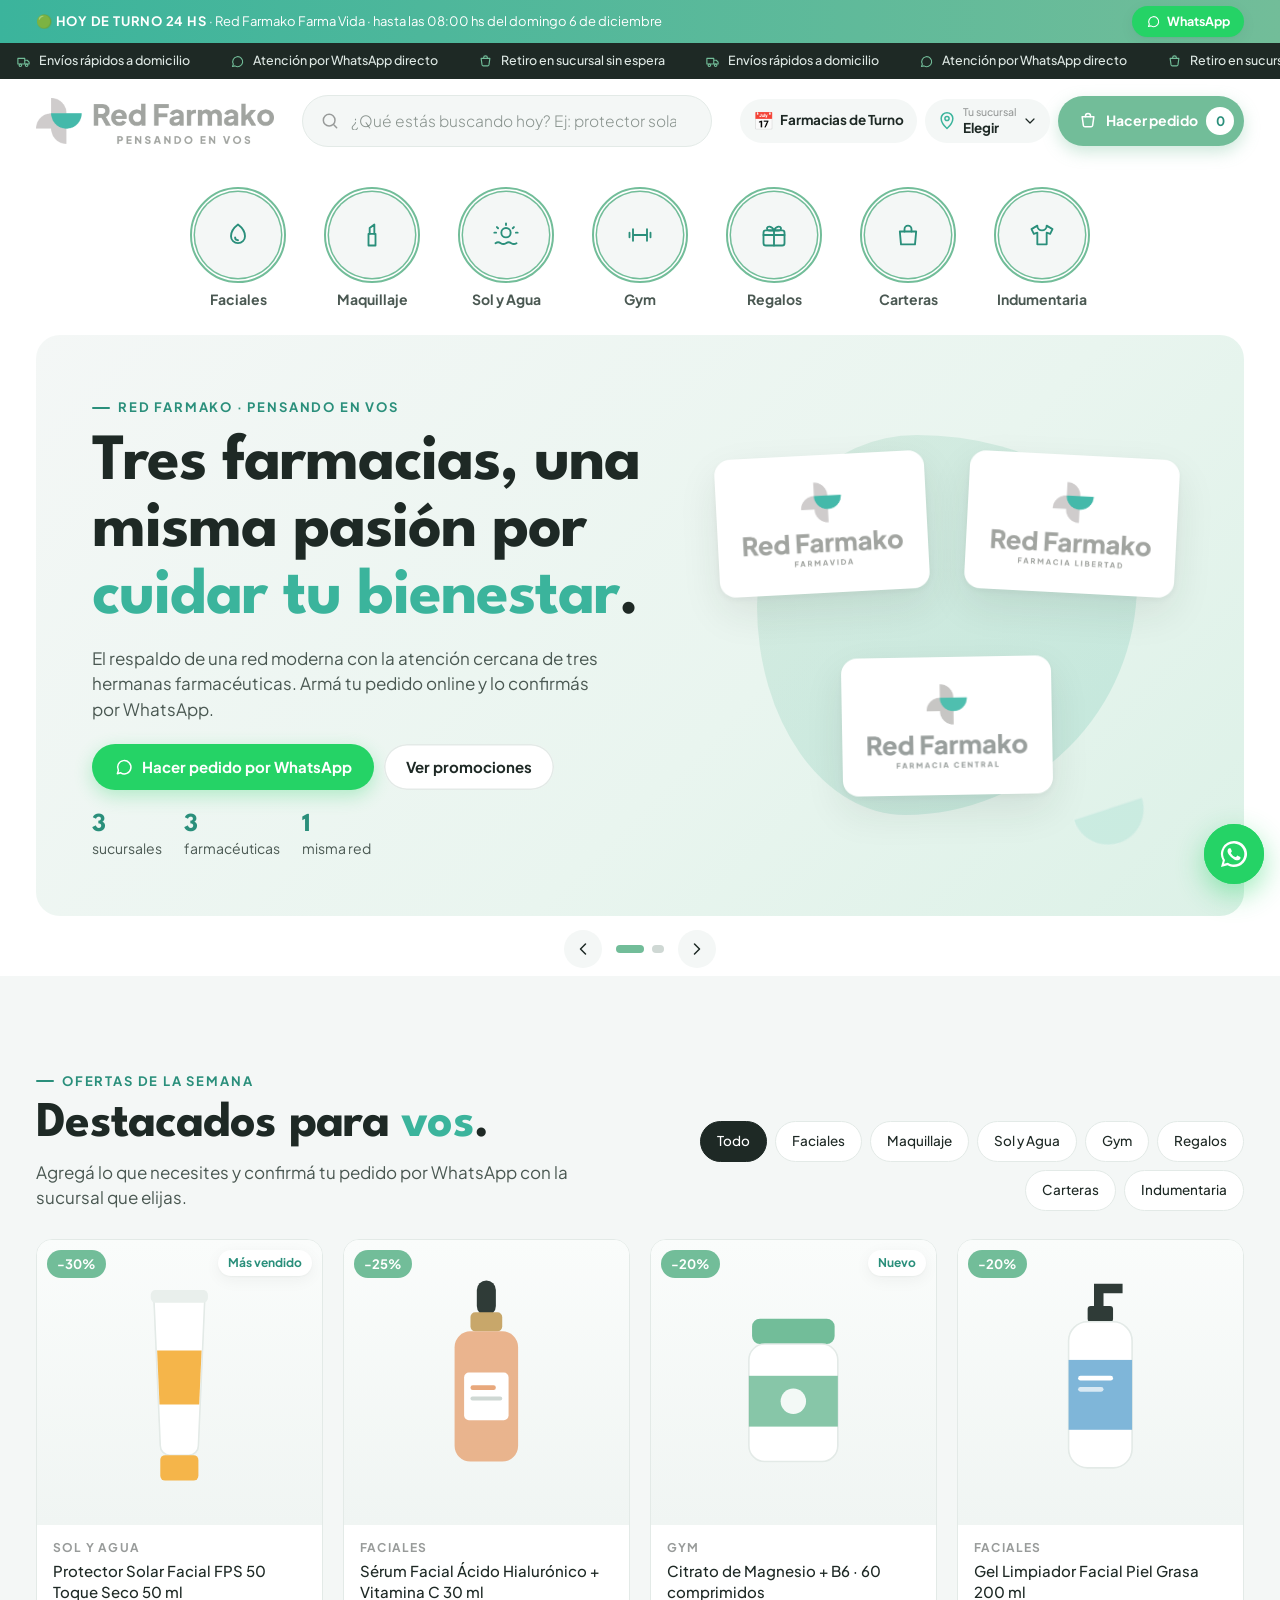
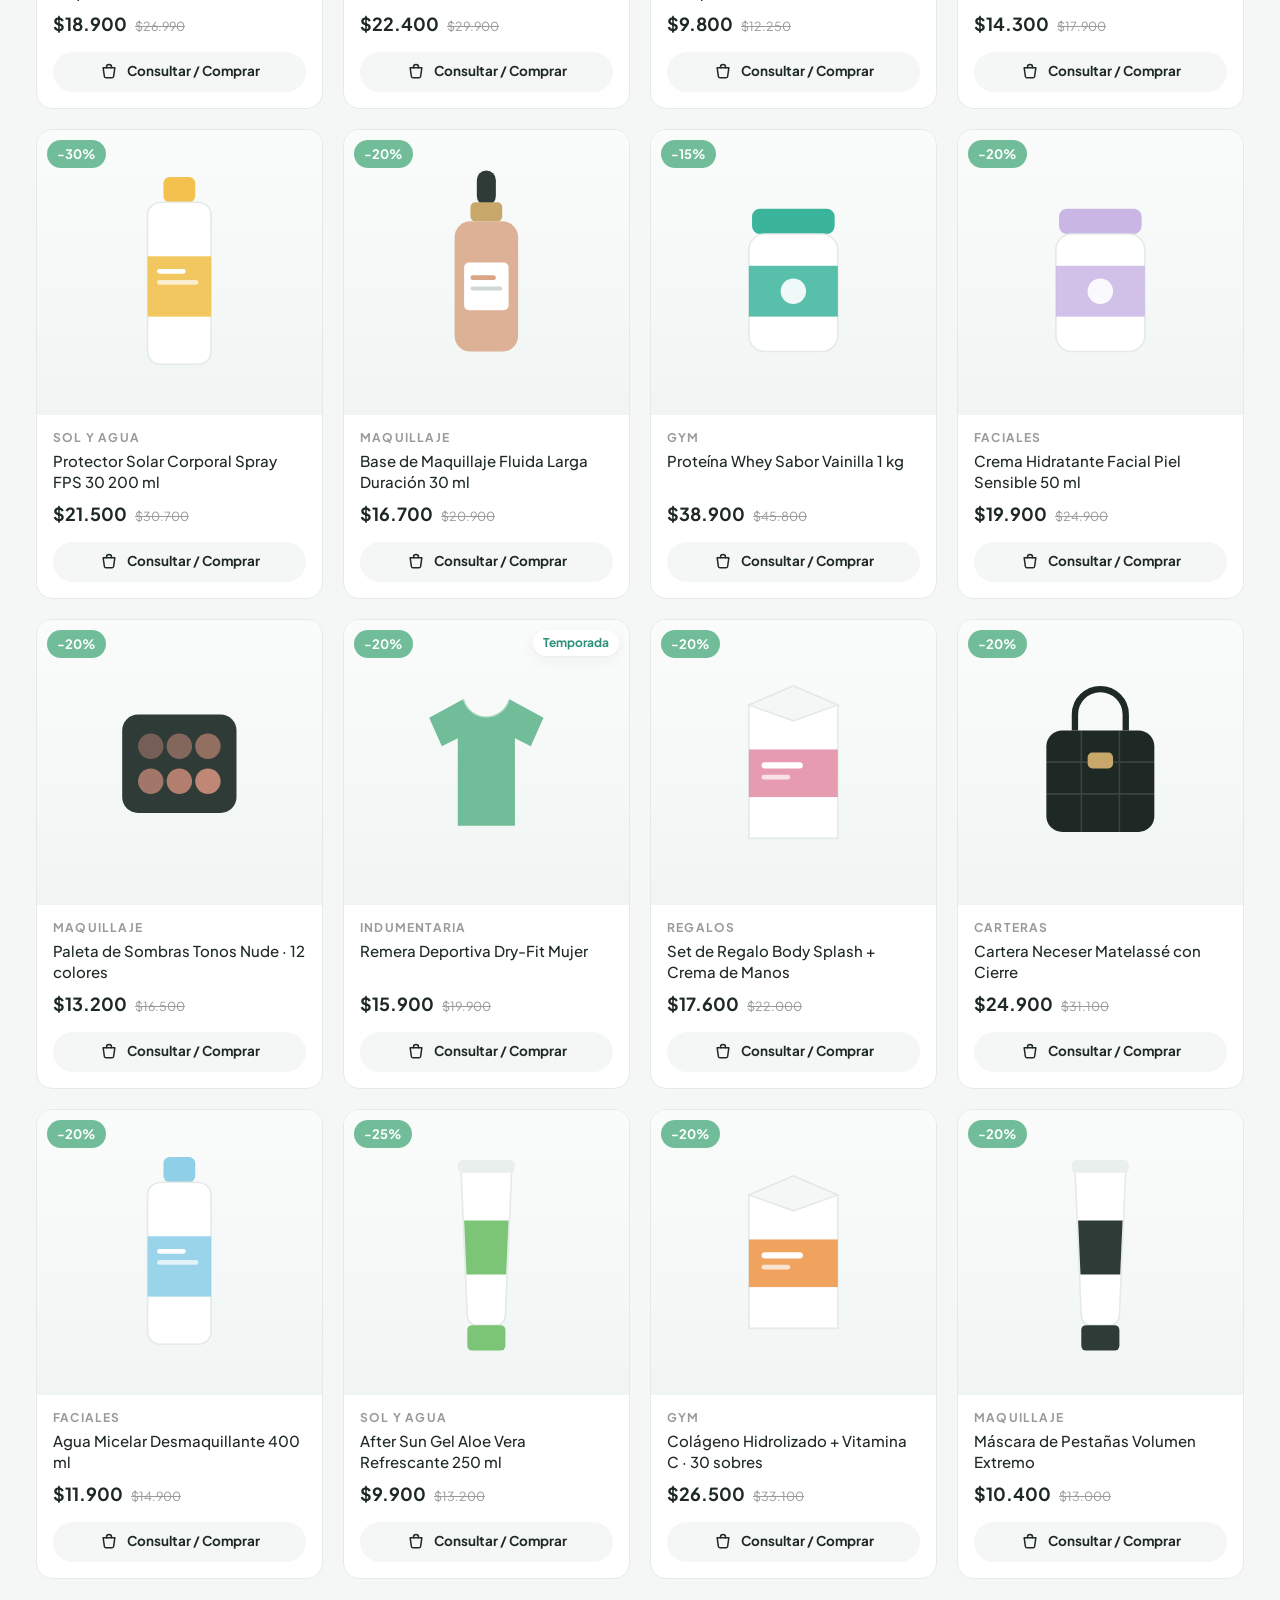
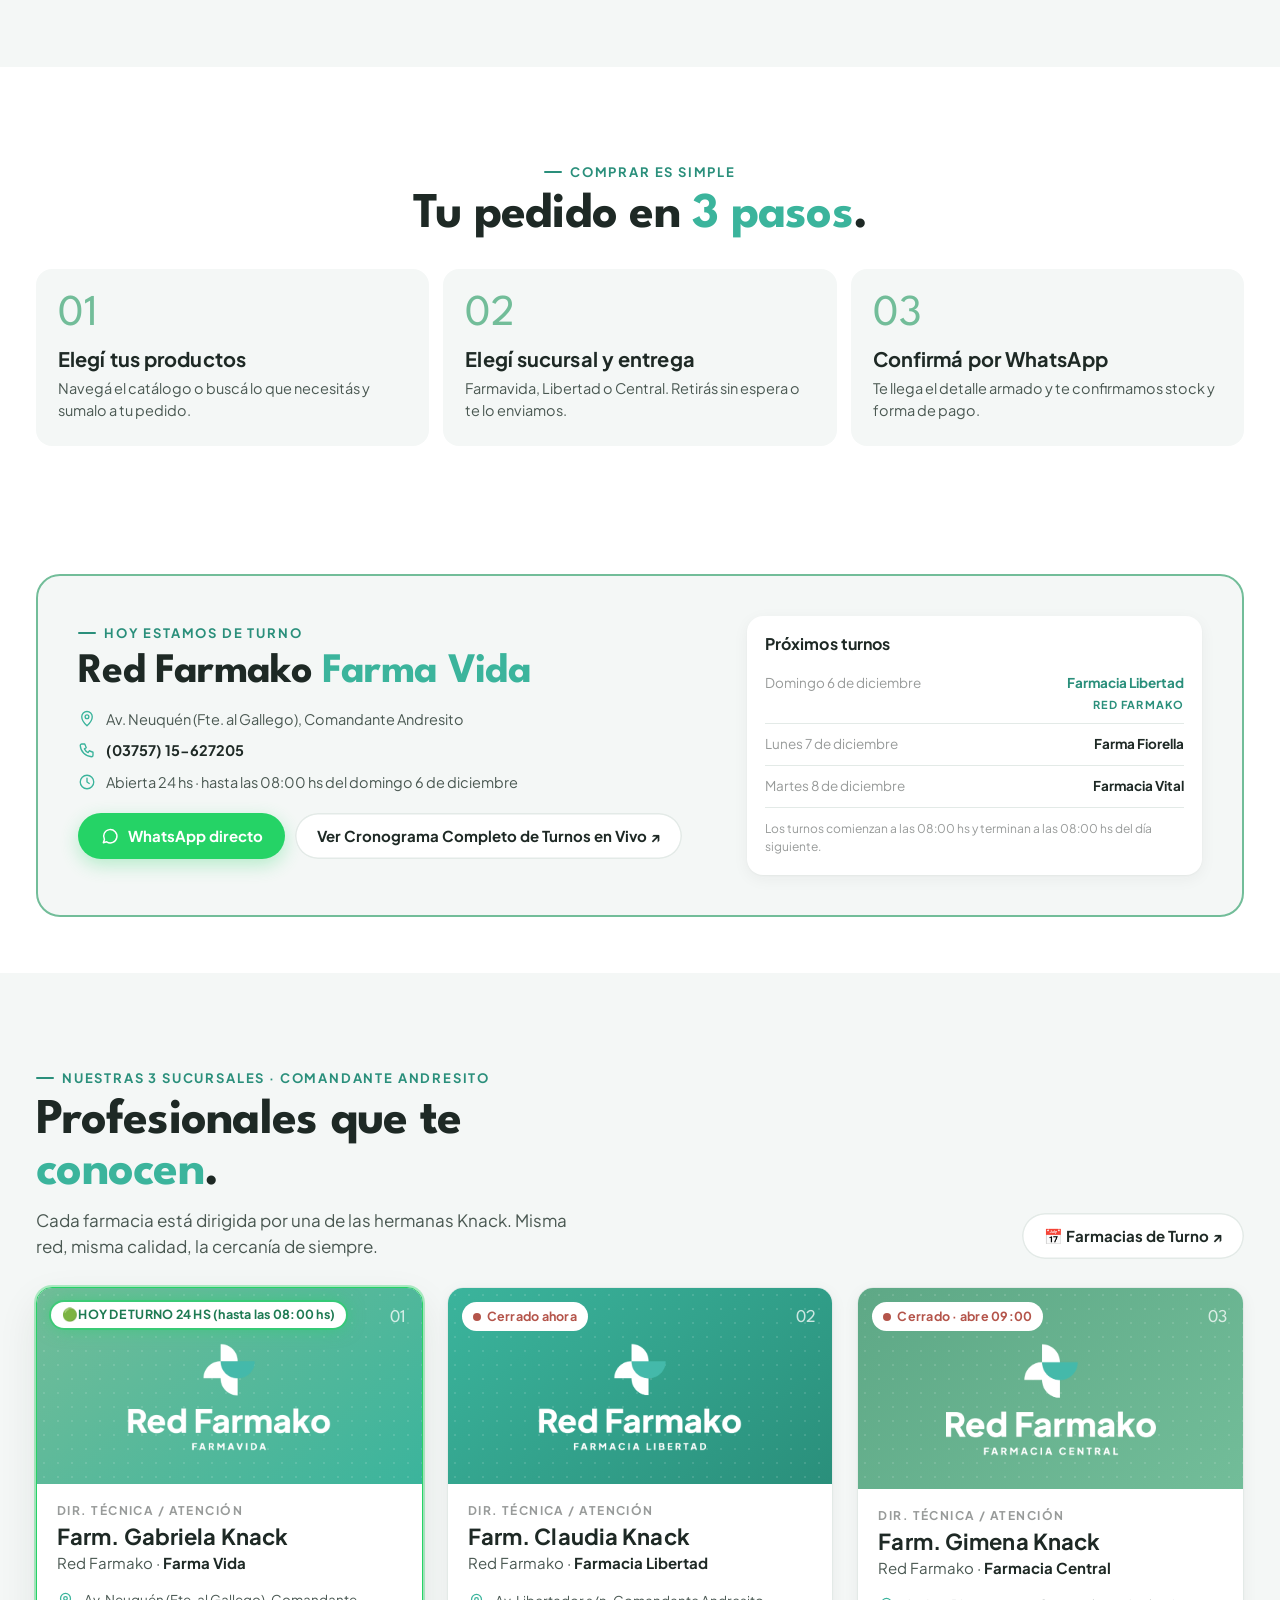
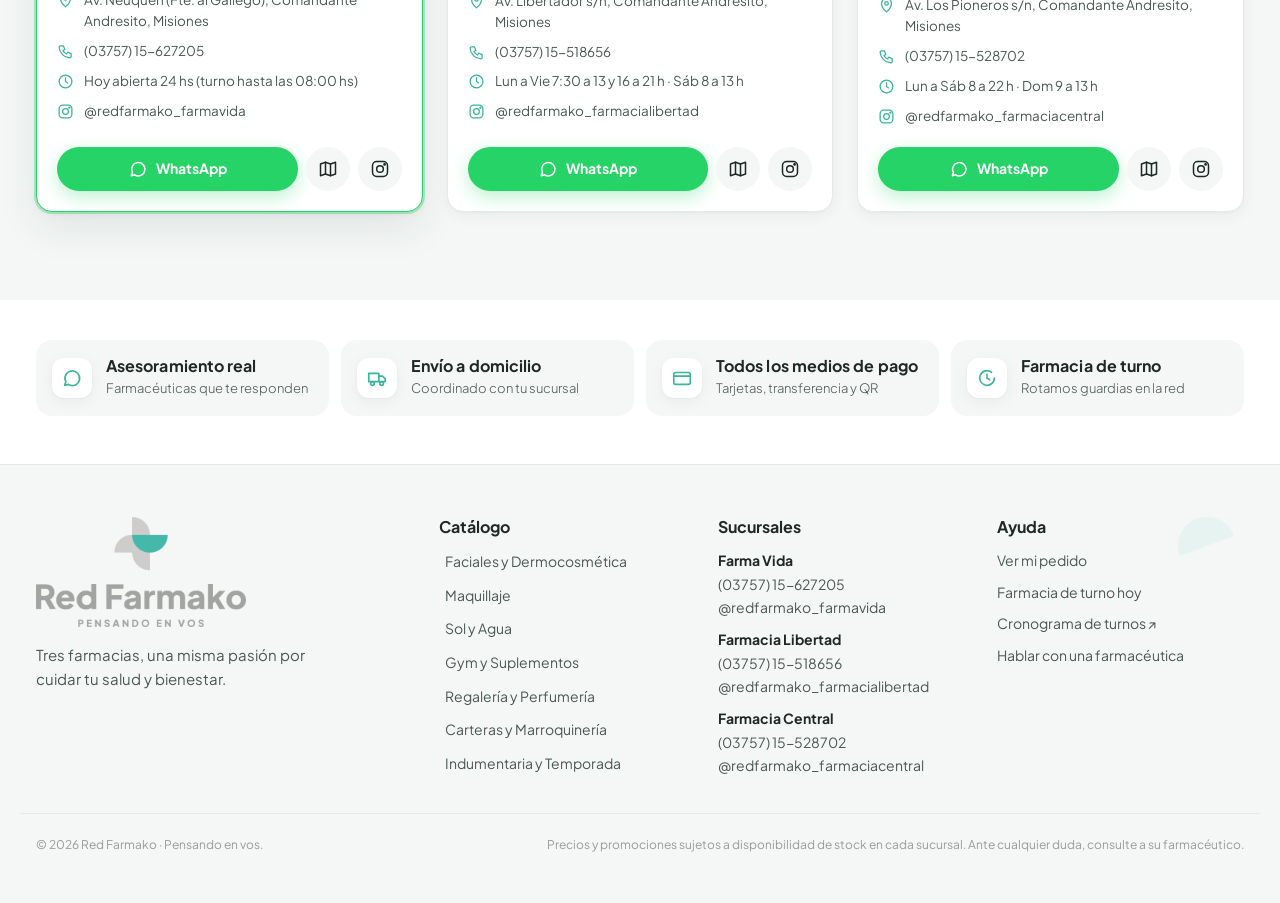
==== index.html @ ec357ea2 "Red Farmako: landing + catálogo con pedidos por WhatsApp Sitio estático mobile-first de Red Farmako " ====
<!doctype html>
<html lang="es-AR">
<head>
  <meta charset="utf-8" />
  <meta name="viewport" content="width=device-width, initial-scale=1, viewport-fit=cover" />
  <title>Red Farmako · Pensando en vos</title>
  <meta name="description" content="Red Farmako: dermocosmética, cuidado solar, maquillaje, bienestar y regalería. Armá tu pedido online y confirmalo por WhatsApp con tu sucursal." />
  <meta name="theme-color" content="#72bd99" />
  <link rel="icon" type="image/png" href="img/web/isotipo.png" />
  <link rel="apple-touch-icon" href="img/web/isotipo.png" />

  <!-- Tipografía oficial: League Spartan (títulos) · Glacial Indifference (subtítulos) · Plus Jakarta Sans (cuerpo/UI) -->
  <link rel="preconnect" href="https://fonts.googleapis.com" />
  <link rel="preconnect" href="https://fonts.gstatic.com" crossorigin />
  <link href="https://fonts.googleapis.com/css2?family=League+Spartan:wght@700&family=Plus+Jakarta+Sans:ital,wght@0,300;0,400;0,500;0,700;1,200;1,700&display=swap" rel="stylesheet" />
  <link href="https://fonts.cdnfonts.com/css/glacial-indifference" rel="stylesheet" />
  <link rel="stylesheet" href="styles.css" />
</head>
<body>

  <!-- ============ FARMACIA DE TURNO (se completa desde app.js) ============ -->
  <div class="dutybar" id="dutyBar" role="region" aria-label="Farmacia de turno" aria-live="polite"></div>

  <!-- ============ A. TOP BAR ============ -->
  <div class="topbar" role="region" aria-label="Avisos">
    <div class="topbar__track">
      <span><svg class="i" viewBox="0 0 24 24"><path d="M3 7h11v9H3zM14 10h4l3 3v3h-7z"/><circle cx="7" cy="18" r="2"/><circle cx="17" cy="18" r="2"/></svg>Envíos rápidos a domicilio</span>
      <span><svg class="i" viewBox="0 0 24 24"><path d="M4 20l1.3-3.9A8 8 0 1 1 8 19z"/></svg>Atención por WhatsApp directo</span>
      <span><svg class="i" viewBox="0 0 24 24"><path d="M5 7h14l-1.5 10.5a2 2 0 0 1-2 1.5h-7a2 2 0 0 1-2-1.5z"/><path d="M9 7V6a3 3 0 0 1 6 0v1"/></svg>Retiro en sucursal sin espera</span>
    </div>
  </div>

  <!-- ============ A. HEADER ============ -->
  <header class="header" id="header">
    <div class="container header__row">
      <a href="#" class="logo" aria-label="Red Farmako — inicio">
        <img data-asset="logoHorizontal" alt="Red Farmako · Pensando en vos" width="720" height="139" />
      </a>

      <div class="search" id="search">
        <svg class="search__icon i" viewBox="0 0 24 24"><circle cx="11" cy="11" r="7"/><path d="M20 20l-3.5-3.5"/></svg>
        <input id="searchInput" type="search" autocomplete="off" placeholder="¿Qué estás buscando hoy? Ej: protector solar, magnesio…" aria-label="Buscar productos" aria-controls="searchResults" />
        <div class="search__results" id="searchResults" role="listbox" hidden></div>
      </div>

      <div class="header__actions">
        <a class="turnos-btn" data-turnos-url target="_blank" rel="noopener" aria-label="Farmacias de Turno (abre la plataforma oficial)">
          <span aria-hidden="true">📅</span><span class="hide-md">Farmacias de Turno</span>
        </a>
        <div class="branch-picker">
          <button class="branch-picker__btn" id="branchBtn" aria-haspopup="listbox" aria-expanded="false" aria-label="Elegir sucursal">
            <svg class="i" viewBox="0 0 24 24"><path d="M12 21s-7-6.2-7-12a7 7 0 0 1 14 0c0 5.8-7 12-7 12z"/><circle cx="12" cy="9" r="2.5"/></svg>
            <span><small>Tu sucursal</small><b id="branchLabel">Elegir</b></span>
            <svg class="i chev" viewBox="0 0 24 24"><path d="M6 9l6 6 6-6"/></svg>
          </button>
          <ul class="branch-picker__menu" id="branchMenu" role="listbox" hidden></ul>
        </div>

        <button class="btn btn--primary btn--header" id="cartBtn" aria-label="Ver carrito y hacer pedido">
          <svg class="i" viewBox="0 0 24 24"><path d="M5 7h14l-1.5 10.5a2 2 0 0 1-2 1.5h-7a2 2 0 0 1-2-1.5z"/><path d="M9 7V6a3 3 0 0 1 6 0v1"/></svg>
          <span class="hide-sm">Hacer pedido</span>
          <span class="cart-count" id="cartCount">0</span>
        </button>
      </div>
    </div>
  </header>

  <main>
    <!-- ============ B. CATEGORÍAS (STORIES) ============ -->
    <nav class="stories" aria-label="Categorías">
      <div class="container">
        <div class="stories__track" id="stories"></div>
      </div>
    </nav>

    <!-- ============ C. HERO ============ -->
    <section class="hero container" aria-roledescription="carrusel" aria-label="Destacados">
      <div class="hero__viewport">
        <div class="hero__slides" id="heroSlides">
          <article class="slide slide--brand" aria-label="1 de 2">
            <img class="slide__petal" data-asset="petal" alt="" aria-hidden="true" />
            <div class="slide__content">
              <span class="eyebrow">Red Farmako · Pensando en vos</span>
              <h1>Tres farmacias, una misma pasión por <em>cuidar tu bienestar</em>.</h1>
              <p class="lead">El respaldo de una red moderna con la atención cercana de tres hermanas farmacéuticas. Armá tu pedido online y lo confirmás por WhatsApp.</p>
              <div class="slide__ctas">
                <button class="btn btn--wa" data-open-wa>
                  <svg class="i" viewBox="0 0 24 24"><path d="M4 20l1.3-3.9A8 8 0 1 1 8 19z"/></svg>
                  Hacer pedido por WhatsApp
                </button>
                <a href="#ofertas" class="btn btn--ghost">Ver promociones</a>
              </div>
              <ul class="slide__trust">
                <li><b>3</b> sucursales</li>
                <li><b>3</b> farmacéuticas</li>
                <li><b>1</b> misma red</li>
              </ul>
            </div>
            <div class="slide__art" aria-hidden="true">
              <div class="blob"></div>
              <div class="logo-fan" id="logoFan"></div>
            </div>
          </article>

          <article class="slide slide--season" aria-label="2 de 2">
            <div class="slide__content">
              <span class="eyebrow eyebrow--light">Temporada de verano</span>
              <h2>Tu piel, protegida <em>todo el verano</em>.</h2>
              <p class="lead">Hasta <b>30% OFF</b> en protección solar y dermocosmética. Asesoramiento personalizado según tu tipo de piel.</p>
              <div class="slide__ctas">
                <button class="btn btn--light" data-filter-cat="sol">Ver Sol y Agua</button>
                <button class="btn btn--ghost-light" data-filter-cat="faciales">Dermocosmética</button>
              </div>
            </div>
            <div class="slide__art slide__art--sun" aria-hidden="true">
              <div class="sun"></div>
              <div class="prod-stack" id="heroProducts"></div>
              <div class="badge-off">-30%</div>
            </div>
          </article>
        </div>
      </div>
      <div class="hero__controls">
        <button class="hero__arrow" id="heroPrev" aria-label="Anterior"><svg class="i" viewBox="0 0 24 24"><path d="M15 6l-6 6 6 6"/></svg></button>
        <div class="hero__dots" id="heroDots"></div>
        <button class="hero__arrow" id="heroNext" aria-label="Siguiente"><svg class="i" viewBox="0 0 24 24"><path d="M9 6l6 6-6 6"/></svg></button>
      </div>
    </section>

    <!-- ============ F. CATÁLOGO / OFERTAS ============ -->
    <section class="section section--alt" id="ofertas">
      <div class="container">
        <header class="section__head section__head--row">
          <div>
            <span class="eyebrow">Ofertas de la semana</span>
            <h2>Destacados para <em>vos</em>.</h2>
            <p class="lead">Agregá lo que necesites y confirmá tu pedido por WhatsApp con la sucursal que elijas.</p>
          </div>
          <div class="filters" id="filters" role="tablist" aria-label="Filtrar por categoría"></div>
        </header>
        <div class="products" id="products"></div>
        <p class="empty" id="productsEmpty" hidden>Todavía no cargamos productos en esta categoría. <button class="link" data-open-wa>Consultanos por WhatsApp</button> y te lo conseguimos.</p>
      </div>
    </section>

    <!-- ============ CÓMO COMPRAR ============ -->
    <section class="section how" aria-labelledby="howTitle">
      <div class="container">
        <header class="section__head section__head--center">
          <span class="eyebrow">Comprar es simple</span>
          <h2 id="howTitle">Tu pedido en <em>3 pasos</em>.</h2>
        </header>
        <ol class="how__steps">
          <li>
            <span class="how__n">01</span>
            <h3>Elegí tus productos</h3>
            <p>Navegá el catálogo o buscá lo que necesitás y sumalo a tu pedido.</p>
          </li>
          <li>
            <span class="how__n">02</span>
            <h3>Elegí sucursal y entrega</h3>
            <p>Farmavida, Libertad o Central. Retirás sin espera o te lo enviamos.</p>
          </li>
          <li>
            <span class="how__n">03</span>
            <h3>Confirmá por WhatsApp</h3>
            <p>Te llega el detalle armado y te confirmamos stock y forma de pago.</p>
          </li>
        </ol>
      </div>
    </section>

    <!-- ============ FARMACIA DE TURNO HOY (servicio a la comunidad) ============ -->
    <section class="section turno" id="turno" aria-label="Farmacia de turno hoy en Comandante Andresito">
      <div class="container">
        <div class="turno__card" id="turnoCard"></div>
      </div>
    </section>

    <!-- ============ E. SUCURSALES ============ -->
    <section class="section section--alt" id="sucursales">
      <div class="container">
        <header class="section__head section__head--row">
          <div>
            <span class="eyebrow">Nuestras 3 sucursales · Comandante Andresito</span>
            <h2>Profesionales que te <em>conocen</em>.</h2>
            <p class="lead">Cada farmacia está dirigida por una de las hermanas Knack. Misma red, misma calidad, la cercanía de siempre.</p>
          </div>
          <a class="btn btn--ghost" data-turnos-url target="_blank" rel="noopener">📅 Farmacias de Turno ↗</a>
        </header>
        <div class="branches" id="branches"></div>
      </div>
    </section>

    <!-- Beneficios -->
    <section class="perks container" aria-label="Beneficios">
      <div class="perk"><svg class="i" viewBox="0 0 24 24"><path d="M4 20l1.3-3.9A8 8 0 1 1 8 19z"/></svg><div><h4>Asesoramiento real</h4><small>Farmacéuticas que te responden</small></div></div>
      <div class="perk"><svg class="i" viewBox="0 0 24 24"><path d="M3 7h11v9H3zM14 10h4l3 3v3h-7z"/><circle cx="7" cy="18" r="2"/><circle cx="17" cy="18" r="2"/></svg><div><h4>Envío a domicilio</h4><small>Coordinado con tu sucursal</small></div></div>
      <div class="perk"><svg class="i" viewBox="0 0 24 24"><rect x="3" y="6" width="18" height="13" rx="2"/><path d="M3 10h18"/></svg><div><h4>Todos los medios de pago</h4><small>Tarjetas, transferencia y QR</small></div></div>
      <div class="perk"><svg class="i" viewBox="0 0 24 24"><path d="M20 12a8 8 0 1 1-3-6.2"/><path d="M12 8v4l3 2"/></svg><div><h4>Farmacia de turno</h4><small>Rotamos guardias en la red</small></div></div>
    </section>
  </main>

  <!-- ============ G. FOOTER ============ -->
  <footer class="footer">
    <img class="footer__petal" data-asset="petal" alt="" aria-hidden="true" />
    <div class="container footer__grid">
      <div class="footer__brand">
        <img data-asset="logoVertical" alt="Red Farmako · Pensando en vos" width="560" height="295" />
        <p>Tres farmacias, una misma pasión por cuidar tu salud y bienestar.</p>
      </div>
      <div>
        <h4>Catálogo</h4>
        <ul id="footerCats"></ul>
      </div>
      <div>
        <h4>Sucursales</h4>
        <ul id="footerBranches"></ul>
      </div>
      <div>
        <h4>Ayuda</h4>
        <ul>
          <li><a href="#" data-open-cart>Ver mi pedido</a></li>
          <li><a href="#turno">Farmacia de turno hoy</a></li>
          <li><a data-turnos-url target="_blank" rel="noopener">Cronograma de turnos ↗</a></li>
          <li><a href="#" data-open-wa>Hablar con una farmacéutica</a></li>
        </ul>
      </div>
    </div>
    <div class="container footer__legal">
      <p>© <span id="year"></span> Red Farmako · Pensando en vos.</p>
      <p>Precios y promociones sujetos a disponibilidad de stock en cada sucursal. Ante cualquier duda, consulte a su farmacéutico.</p>
    </div>
  </footer>

  <!-- ============ WIDGET FLOTANTE WHATSAPP ============ -->
  <div class="wa-widget" id="waWidget">
    <div class="wa-panel" id="waPanel" role="dialog" aria-modal="false" aria-labelledby="waTitle" hidden>
      <div class="wa-panel__head">
        <div>
          <h4 id="waTitle">¿Con quién querés hablar?</h4>
          <small>Respondemos en minutos en horario de atención</small>
        </div>
        <button class="icon-btn icon-btn--light" id="waClose" aria-label="Cerrar"><svg class="i" viewBox="0 0 24 24"><path d="M6 6l12 12M18 6L6 18"/></svg></button>
      </div>
      <ul class="wa-panel__list" id="waList"></ul>
    </div>
    <button class="wa-fab" id="waFab" aria-label="Abrir chat de WhatsApp" aria-expanded="false" aria-controls="waPanel">
      <svg viewBox="0 0 32 32" aria-hidden="true"><path fill="currentColor" d="M16 3a13 13 0 0 0-11.2 19.6L3 29l6.6-1.7A13 13 0 1 0 16 3zm0 23.6c-2 0-4-.6-5.7-1.6l-.4-.2-3.9 1 1-3.8-.3-.4A10.6 10.6 0 1 1 16 26.6zm5.8-7.9c-.3-.2-1.9-.9-2.2-1s-.5-.2-.7.2-.8 1-1 1.2-.4.2-.7 0a8.7 8.7 0 0 1-4.3-3.8c-.3-.6.3-.5.9-1.7.1-.2 0-.4 0-.5l-1-2.4c-.3-.6-.5-.5-.7-.5h-.6a1.2 1.2 0 0 0-.9.4 3.6 3.6 0 0 0-1.1 2.7 6.3 6.3 0 0 0 1.3 3.3 14.4 14.4 0 0 0 5.5 4.9c2 .9 2.8.9 3.8.8.6-.1 1.9-.8 2.2-1.5s.3-1.4.2-1.5-.3-.2-.6-.3z"/></svg>
    </button>
  </div>

  <!-- ============ CARRITO / CHECKOUT WHATSAPP ============ -->
  <div class="drawer-backdrop" id="drawerBackdrop" hidden></div>
  <aside class="drawer" id="cart" aria-label="Tu pedido" aria-hidden="true">
    <div class="drawer__head">
      <div>
        <h2>Tu pedido</h2>
        <small id="cartSummary">0 productos</small>
      </div>
      <button class="icon-btn" id="cartClose" aria-label="Cerrar"><svg class="i" viewBox="0 0 24 24"><path d="M6 6l12 12M18 6L6 18"/></svg></button>
    </div>

    <div class="drawer__body">
      <div id="cartItems"></div>

      <form class="checkout" id="checkout" novalidate>
        <fieldset>
          <legend>Sucursal de destino</legend>
          <div class="branch-options" id="cartBranches" role="radiogroup"></div>
        </fieldset>

        <fieldset>
          <legend>Entrega</legend>
          <div class="segmented" role="radiogroup">
            <label><input type="radio" name="delivery" value="retiro" checked /><span>Retiro en sucursal</span></label>
            <label><input type="radio" name="delivery" value="envio" /><span>Envío a domicilio</span></label>
          </div>
        </fieldset>

        <fieldset>
          <legend>Tus datos</legend>
          <input class="field" type="text" id="custName" placeholder="Nombre y apellido" autocomplete="name" required />
          <input class="field" type="tel" id="custPhone" placeholder="Teléfono (opcional)" autocomplete="tel" inputmode="tel" />
          <input class="field" type="text" id="custAddress" placeholder="Dirección de entrega (calle, número, barrio)" autocomplete="street-address" hidden />
          <input class="field" type="text" id="custNote" placeholder="Nota para la farmacia (opcional)" />
        </fieldset>
        <p class="checkout__note">Guardamos tus datos solo en este dispositivo para que tu próximo pedido sea más rápido. Sin registros ni contraseñas.</p>
      </form>
    </div>

    <div class="drawer__foot">
      <div class="drawer__row"><span>Subtotal</span><b id="cartSubtotal">$0</b></div>
      <div class="drawer__row drawer__row--muted"><span>Envío</span><span id="cartShipping">Sin cargo (retiro)</span></div>
      <div class="drawer__row drawer__row--total"><span>Total estimado</span><b id="cartTotal">$0</b></div>
      <button class="btn btn--wa btn--block" id="cartCheckout" type="submit" form="checkout">
        <svg class="i" viewBox="0 0 24 24"><path d="M4 20l1.3-3.9A8 8 0 1 1 8 19z"/></svg>
        <span id="checkoutLabel">Enviar pedido por WhatsApp</span>
      </button>
      <small>Te confirmamos stock y forma de pago antes de cobrar.</small>
    </div>
  </aside>

  <!-- ============ MODAL: CRONOGRAMA DE TURNOS EN VIVO ============ -->
  <dialog class="modal" id="turnosModal" aria-labelledby="turnosModalTitle">
    <div class="modal__head">
      <h4 id="turnosModalTitle">📅 Farmacias de Turno · Comandante Andresito</h4>
      <div class="modal__actions">
        <a class="btn btn--sm btn--ghost" data-turnos-url target="_blank" rel="noopener">Abrir en pestaña ↗</a>
        <button class="icon-btn" id="turnosClose" aria-label="Cerrar"><svg class="i" viewBox="0 0 24 24"><path d="M6 6l12 12M18 6L6 18"/></svg></button>
      </div>
    </div>
    <iframe id="turnosFrame" title="Cronograma de farmacias de turno de Comandante Andresito" loading="lazy" referrerpolicy="no-referrer"></iframe>
  </dialog>

  <div class="toast" id="toast" role="status" aria-live="polite"></div>

  <script src="app.js"></script>
</body>
</html>
---- styles.css ----
/* =========================================================
   Red Farmako · Pensando en vos
   Mobile-first · Kit de marca oficial
   Títulos: League Spartan 700
   Subtítulos / destacados: Glacial Indifference 400·700
   Cuerpo / UI / precios / botones: Plus Jakarta Sans
   ========================================================= */

:root {
  /* Paleta oficial */
  --green: #72bd99;
  --teal: #3bb49c;
  --gray: #989b9a;
  --bg: #ffffff;
  --bg-alt: #f4f7f6;
  --ink: #1e2925;

  /* Derivados de la paleta (solo tonos de los oficiales) */
  --green-600: #5ea886;
  --teal-700: #2a8f7b;
  --green-50: #eaf6f0;
  --ink-2: #4a5852;
  --line: #e3eae7;
  --wa: #25d366;
  --wa-700: #1da851;
  --danger: #d9655a;

  --f-display: "League Spartan", "Plus Jakarta Sans", system-ui, sans-serif;
  --f-sub: "Glacial Indifference", "Plus Jakarta Sans", system-ui, sans-serif;
  --f-body: "Plus Jakarta Sans", system-ui, -apple-system, sans-serif;

  --r-card: 16px;
  --r-pill: 9999px;
  --shadow-1: 0 1px 2px rgba(30, 41, 37, .04), 0 4px 16px rgba(30, 41, 37, .05);
  --shadow-2: 0 2px 6px rgba(30, 41, 37, .05), 0 16px 40px rgba(30, 41, 37, .09);
  --ease: cubic-bezier(.2, .8, .2, 1);
  --header-h: 128px;
}

*, *::before, *::after { box-sizing: border-box; }
html { scroll-behavior: smooth; scroll-padding-top: var(--header-h); -webkit-text-size-adjust: 100%; }
body {
  margin: 0;
  font-family: var(--f-body);
  font-weight: 400;
  font-size: 15px;
  line-height: 1.55;
  color: var(--ink);
  background: var(--bg);
  -webkit-font-smoothing: antialiased;
  overflow-x: hidden;
}
img, svg { display: block; max-width: 100%; }
a { color: inherit; text-decoration: none; }
button { font: inherit; color: inherit; cursor: pointer; border: 0; background: none; }
input, select { font: inherit; color: inherit; }
p { margin: 0; }
[hidden] { display: none !important; }
:focus-visible { outline: 3px solid rgba(59, 180, 156, .45); outline-offset: 2px; border-radius: 8px; }

/* ---------- Jerarquía tipográfica ---------- */
h1, h2 { margin: 0; font-family: var(--f-display); font-weight: 700; letter-spacing: -.015em; line-height: 1.02; }
h3, h4 { margin: 0; font-family: var(--f-sub); font-weight: 700; letter-spacing: .005em; line-height: 1.2; }
em { font-style: normal; color: var(--teal); }
.lead { font-family: var(--f-sub); font-weight: 400; font-size: 17px; line-height: 1.5; color: var(--ink-2); }

.i { width: 20px; height: 20px; flex: none; fill: none; stroke: currentColor; stroke-width: 1.8; stroke-linecap: round; stroke-linejoin: round; }

.container { width: 100%; max-width: 1240px; margin: 0 auto; padding: 0 16px; }
.section { padding: 56px 0; }
.section--alt { background: var(--bg-alt); }
.section__head { max-width: 640px; margin-bottom: 28px; }
.section__head h2 { font-size: clamp(32px, 7.5vw, 50px); margin: 8px 0 10px; }
.section__head--row { max-width: none; display: flex; flex-direction: column; gap: 16px; }
.section__head--row > div:first-child { max-width: 560px; }
.section__head--center { text-align: center; margin-left: auto; margin-right: auto; }

.eyebrow {
  display: inline-flex; align-items: center; gap: 8px;
  font-family: var(--f-sub); font-size: 13px; font-weight: 700; letter-spacing: .14em; text-transform: uppercase;
  color: var(--teal-700);
}
.eyebrow::before { content: ""; width: 18px; height: 2px; border-radius: 2px; background: currentColor; }
.eyebrow--light { color: #fff; }

.hide-sm { display: none; }

/* ---------- Botones ---------- */
.btn {
  display: inline-flex; align-items: center; justify-content: center; gap: 8px;
  min-height: 46px; padding: 0 22px; border-radius: var(--r-pill);
  font-family: var(--f-body); font-weight: 700; font-size: 15px; white-space: nowrap;
  transition: transform .2s var(--ease), box-shadow .2s var(--ease), background .2s, color .2s, opacity .2s;
}
.btn:active { transform: scale(.97); }
.btn:disabled { opacity: .5; cursor: not-allowed; transform: none; }
.btn--primary { background: var(--green); color: #fff; box-shadow: 0 6px 16px rgba(114, 189, 153, .35); }
.btn--primary:hover { background: var(--green-600); transform: translateY(-1px); }
.btn--wa { background: var(--wa); color: #fff; box-shadow: 0 6px 18px rgba(37, 211, 102, .3); }
.btn--wa:hover:not(:disabled) { background: var(--wa-700); transform: translateY(-1px); }
.btn--ghost { background: #fff; color: var(--ink); box-shadow: inset 0 0 0 1.5px var(--line); }
.btn--ghost:hover { box-shadow: inset 0 0 0 1.5px var(--green); color: var(--teal-700); }
.btn--light { background: #fff; color: var(--teal-700); }
.btn--light:hover { transform: translateY(-1px); box-shadow: var(--shadow-2); }
.btn--ghost-light { color: #fff; box-shadow: inset 0 0 0 1.5px rgba(255,255,255,.65); }
.btn--ghost-light:hover { background: rgba(255,255,255,.12); }
.btn--block { width: 100%; }
.btn--sm { min-height: 40px; padding: 0 16px; font-size: 14px; }
.link { color: var(--teal-700); font-weight: 700; text-decoration: underline; text-underline-offset: 3px; }

.icon-btn {
  position: relative; display: grid; place-items: center;
  width: 44px; height: 44px; border-radius: var(--r-pill);
  background: var(--bg-alt); transition: background .2s, color .2s;
}
.icon-btn:hover { background: var(--green-50); color: var(--teal-700); }
.icon-btn--light { background: rgba(255,255,255,.18); color: #fff; }
.icon-btn--light:hover { background: rgba(255,255,255,.3); color: #fff; }

/* ---------- Top bar ---------- */
.topbar {
  background: var(--ink); color: #dfe9e5; font-size: 12.5px; font-weight: 500;
  overflow: hidden; white-space: nowrap;
}
.topbar__track { display: flex; gap: 40px; padding: 8px 16px; width: max-content; animation: marquee 26s linear infinite; }
.topbar__track span { display: inline-flex; align-items: center; gap: 8px; }
.topbar .i { width: 15px; height: 15px; color: var(--green); }
@keyframes marquee { from { transform: translateX(0); } to { transform: translateX(-50%); } }

/* ---------- Header ---------- */
.header {
  position: sticky; top: 0; z-index: 50;
  background: rgba(255,255,255,.94);
  backdrop-filter: saturate(160%) blur(14px); -webkit-backdrop-filter: saturate(160%) blur(14px);
  border-bottom: 1px solid transparent;
  transition: border-color .25s, box-shadow .25s;
}
.header.is-scrolled { border-color: var(--line); box-shadow: 0 6px 24px rgba(30,41,37,.06); }
.header__row {
  display: grid; grid-template-columns: auto 1fr; grid-template-areas: "logo actions" "search search";
  align-items: center; gap: 10px 12px; padding-top: 10px; padding-bottom: 12px;
}
.logo { grid-area: logo; display: block; }
.logo img { height: 34px; width: auto; }

.header__actions { grid-area: actions; display: flex; justify-content: flex-end; align-items: center; gap: 8px; }
.btn--header { min-height: 44px; padding: 0 8px 0 14px; font-size: 14px; gap: 8px; }
.cart-count {
  min-width: 28px; height: 28px; padding: 0 8px; border-radius: var(--r-pill);
  display: grid; place-items: center; background: #fff; color: var(--teal-700); font-size: 13px; font-weight: 700;
}
.cart-count.bump { animation: bump .45s var(--ease); }
@keyframes bump { 40% { transform: scale(1.3); } }

/* Buscador */
.search { grid-area: search; position: relative; }
.search input {
  width: 100%; height: 48px; padding: 0 20px 0 48px;
  border: 1.5px solid var(--line); border-radius: var(--r-pill); background: var(--bg-alt);
  font-size: 15px; outline: none; transition: border-color .2s, background .2s, box-shadow .2s;
}
.search input::placeholder { color: #8a948f; font-weight: 300; }
.search input:focus { border-color: var(--green); background: #fff; box-shadow: 0 0 0 4px rgba(114,189,153,.18); }
.search__icon { position: absolute; left: 18px; top: 50%; transform: translateY(-50%); color: var(--gray); pointer-events: none; }
.search__results {
  position: absolute; top: calc(100% + 8px); left: 0; right: 0; z-index: 60;
  background: #fff; border-radius: var(--r-card); box-shadow: var(--shadow-2); border: 1px solid var(--line);
  padding: 8px; max-height: 70vh; overflow: auto; animation: pop .18s var(--ease);
}
.search__group { padding: 8px 10px 4px; font-family: var(--f-sub); font-size: 12px; font-weight: 700; letter-spacing: .12em; text-transform: uppercase; color: var(--gray); }
.search__item { display: flex; align-items: center; gap: 12px; width: 100%; padding: 8px 10px; border-radius: 12px; text-align: left; }
.search__item:hover, .search__item.is-active { background: var(--bg-alt); }
.search__item .thumb { width: 44px; height: 44px; border-radius: 50%; background: var(--bg-alt); display: grid; place-items: center; flex: none; overflow: hidden; }
.search__item .thumb svg { width: 36px; height: 36px; }
.search__item .thumb .i { width: 22px; height: 22px; color: var(--teal-700); }
.search__item .thumb img { width: 100%; height: 100%; object-fit: cover; }
.search__item b { display: block; font-weight: 500; font-size: 14px; }
.search__item mark { background: none; color: var(--teal-700); font-weight: 700; }
.search__item small { color: var(--gray); font-size: 12px; }
.search__item .price { margin-left: auto; font-weight: 700; font-size: 14px; }
.search__empty { padding: 16px 12px; color: var(--ink-2); font-size: 14px; }
@keyframes pop { from { opacity: 0; transform: translateY(-4px) scale(.99); } to { opacity: 1; transform: none; } }

/* Selector de sucursal */
.branch-picker { position: relative; }
.branch-picker__btn {
  display: flex; align-items: center; gap: 6px; height: 44px; padding: 0 12px;
  border-radius: var(--r-pill); background: var(--bg-alt); transition: background .2s;
}
.branch-picker__btn:hover { background: var(--green-50); }
.branch-picker__btn > .i:first-child { color: var(--teal); }
.branch-picker__btn span { display: none; text-align: left; line-height: 1.1; }
.branch-picker__btn small { display: block; font-size: 10.5px; color: var(--gray); font-weight: 500; }
.branch-picker__btn b { font-weight: 700; font-size: 13.5px; }
.branch-picker__btn .chev { width: 16px; height: 16px; transition: transform .2s; }
.branch-picker__btn[aria-expanded="true"] .chev { transform: rotate(180deg); }
.branch-picker__menu {
  position: absolute; right: 0; top: calc(100% + 8px); z-index: 60; width: min(300px, calc(100vw - 32px));
  list-style: none; margin: 0; padding: 8px; background: #fff; border-radius: var(--r-card); box-shadow: var(--shadow-2); border: 1px solid var(--line);
  animation: pop .18s var(--ease);
}
.branch-picker__menu button { display: flex; align-items: center; gap: 10px; width: 100%; padding: 10px; border-radius: 12px; text-align: left; }
.branch-picker__menu button:hover, .branch-picker__menu button[aria-selected="true"] { background: var(--bg-alt); }
.branch-picker__menu .i { color: var(--teal); }
.branch-picker__menu b { display: block; font-family: var(--f-sub); font-weight: 700; font-size: 15px; }
.branch-picker__menu small { font-size: 12px; color: var(--gray); }

/* Estados */
.status { display: inline-flex; align-items: center; gap: 6px; padding: 5px 11px; border-radius: var(--r-pill); font-family: var(--f-sub); font-size: 12.5px; font-weight: 700; letter-spacing: .02em; }
.status--open { background: var(--green-50); color: var(--teal-700); }
.status--closed { background: #f6eceb; color: #b4544a; }
.status--duty { background: #fff4dc; color: #8f6205; }
.dot { width: 8px; height: 8px; border-radius: 50%; background: currentColor; flex: none; }
.dot--live { background: var(--wa); animation: pulse 1.8s infinite; }
.status--open .dot { animation: pulse 1.8s infinite; }
@keyframes pulse { 0% { box-shadow: 0 0 0 0 rgba(37,211,102,.55); } 70% { box-shadow: 0 0 0 7px rgba(37,211,102,0); } 100% { box-shadow: 0 0 0 0 rgba(37,211,102,0); } }

/* ---------- Stories (GIFs oficiales) ---------- */
.stories { padding: 18px 0 6px; }
.stories__track {
  display: flex; gap: 14px; overflow-x: auto; scroll-snap-type: x mandatory;
  margin: 0 -16px; padding: 4px 16px 10px; scrollbar-width: none;
}
.stories__track::-webkit-scrollbar { display: none; }
.story { flex: none; width: 82px; scroll-snap-align: start; display: flex; flex-direction: column; align-items: center; gap: 8px; text-align: center; }
/* Borde doble #72bd99: anillo exterior verde + separación blanca + anillo interior verde */
.story__ring {
  width: 76px; height: 76px; border-radius: 50%; padding: 3px;
  border: 2.5px solid var(--green);
  transition: transform .3s var(--ease), border-color .3s;
}
.story__media {
  position: relative; width: 100%; height: 100%; border-radius: 50%; overflow: hidden;
  box-shadow: 0 0 0 1.5px var(--green); background: var(--bg-alt);
  display: grid; place-items: center; color: var(--teal-700);
}
.story__media img { position: absolute; inset: 0; width: 100%; height: 100%; object-fit: cover; }
.story__media .i { width: 28px; height: 28px; stroke-width: 1.6; }
.story small { font-family: var(--f-sub); font-size: 13px; font-weight: 700; line-height: 1.2; color: var(--ink-2); }
.story:hover .story__ring { transform: translateY(-3px) scale(1.04); }
.story.is-active .story__ring { border-color: var(--teal); box-shadow: 0 6px 18px rgba(59,180,156,.3); }
.story.is-active small { color: var(--teal-700); }

/* ---------- Hero ---------- */
.hero { padding-top: 10px; padding-bottom: 8px; }
.hero__viewport { overflow: hidden; border-radius: 24px; }
.hero__slides { display: flex; transition: transform .7s var(--ease); }
.slide { flex: 0 0 100%; min-width: 0; position: relative; overflow: hidden; display: grid; gap: 24px; padding: 32px 22px 28px; }
.slide--brand { background: linear-gradient(135deg, #f4f7f6 0%, #e9f5ef 60%, #dcf1e7 100%); }
.slide--season { background: linear-gradient(135deg, #3bb49c 0%, #5fbf9c 55%, #9fd8bd 100%); color: #fff; }
.slide__petal { position: absolute; width: 260px; right: -60px; bottom: -40px; opacity: .14; transform: rotate(-18deg); pointer-events: none; }
.slide__content { position: relative; z-index: 2; }
.slide h1, .slide h2 { font-size: clamp(38px, 9.5vw, 66px); margin: 12px 0 14px; }
.slide--season em { color: #fff; text-decoration: underline; text-decoration-thickness: 3px; text-underline-offset: 6px; text-decoration-color: rgba(255,255,255,.5); }
.slide .lead { max-width: 520px; }
.slide--season .lead { color: rgba(255,255,255,.95); }
.slide__ctas { display: flex; flex-wrap: wrap; gap: 10px; margin-top: 22px; }
.slide__ctas .btn { flex: 1 1 auto; }
.slide__trust { display: flex; gap: 22px; list-style: none; padding: 0; margin: 22px 0 0; font-family: var(--f-sub); font-size: 14px; color: var(--ink-2); }
.slide__trust b { display: block; font-family: var(--f-display); font-size: 26px; line-height: 1; color: var(--teal-700); }

.slide__art { position: relative; min-height: 240px; display: grid; place-items: center; }
.blob {
  position: absolute; width: 270px; height: 270px; border-radius: 42% 58% 61% 39% / 45% 39% 61% 55%;
  background: linear-gradient(140deg, var(--green), var(--teal)); opacity: .18; animation: morph 12s ease-in-out infinite;
}
@keyframes morph { 50% { border-radius: 58% 42% 39% 61% / 55% 61% 39% 45%; transform: rotate(12deg); } }
/* Trío de logos de sucursal: 2 arriba + 1 abajo, sin superposición */
.logo-fan { position: relative; width: 300px; height: 250px; }
.logo-fan figure {
  position: absolute; margin: 0; width: 140px; padding: 16px 14px;
  background: #fff; border-radius: var(--r-card); box-shadow: var(--shadow-2);
  animation: fan .9s var(--ease) both; animation-delay: var(--d);
  transition: transform .4s var(--ease), box-shadow .4s var(--ease);
}
.logo-fan figure:nth-child(1) { left: 0; top: 0; --r: -3deg; }
.logo-fan figure:nth-child(2) { right: 0; top: 0; --r: 3deg; }
.logo-fan figure:nth-child(3) { left: 50%; bottom: 0; margin-left: -70px; --r: -1deg; }
.logo-fan figure { transform: rotate(var(--r)); }
.logo-fan figure:hover { transform: rotate(0) translateY(-4px); box-shadow: 0 20px 44px rgba(30,41,37,.14); }
.logo-fan img { width: 100%; height: auto; }
@keyframes fan { from { opacity: 0; transform: translateY(18px) rotate(0); } }

/* Aviso flotante: con el carrito abierto se muestra arriba para no tapar el total */
.drawer.is-open ~ .toast { top: 16px; bottom: auto; transform: translate(-50%, -20px); }
.drawer.is-open ~ .toast.is-show { transform: translate(-50%, 0); }

.slide__art--sun .sun {
  position: absolute; width: 200px; height: 200px; border-radius: 50%; top: -10px; right: 10%;
  background: radial-gradient(circle, #fff6d6 0%, #ffe39a 45%, rgba(255,227,154,0) 70%);
}
.prod-stack { position: relative; display: flex; align-items: flex-end; gap: 6px; }
.prod-stack svg { width: 96px; height: 140px; filter: drop-shadow(0 14px 18px rgba(0,0,0,.15)); animation: rise .8s var(--ease) both; }
.prod-stack svg:nth-child(2) { width: 120px; height: 170px; animation-delay: .1s; }
.prod-stack svg:nth-child(3) { animation-delay: .2s; }
@keyframes rise { from { opacity: 0; transform: translateY(16px); } }
.badge-off {
  position: absolute; top: 10px; left: 6%; width: 76px; height: 76px; border-radius: 50%;
  display: grid; place-items: center; background: #fff; color: var(--teal-700);
  font-family: var(--f-display); font-size: 24px; box-shadow: var(--shadow-2); transform: rotate(-12deg);
}

.hero__controls { display: flex; align-items: center; justify-content: center; gap: 14px; margin-top: 14px; }
.hero__arrow { width: 38px; height: 38px; border-radius: 50%; display: grid; place-items: center; background: var(--bg-alt); transition: background .2s; }
.hero__arrow:hover { background: var(--green-50); }
.hero__dots { display: flex; gap: 8px; }
.hero__dots button { width: 8px; height: 8px; border-radius: var(--r-pill); background: #cfd8d4; transition: width .35s var(--ease), background .35s; }
.hero__dots button[aria-current="true"] { width: 28px; background: var(--green); }

/* ---------- Productos ---------- */
.filters { display: flex; gap: 8px; overflow-x: auto; margin: 0 -16px; padding: 2px 16px 6px; scrollbar-width: none; }
.filters::-webkit-scrollbar { display: none; }
.filters button {
  flex: none; padding: 9px 16px; border-radius: var(--r-pill); background: #fff; border: 1.5px solid var(--line);
  font-size: 13.5px; font-weight: 500; transition: all .2s var(--ease);
}
.filters button:hover { border-color: var(--green); }
.filters button[aria-selected="true"] { background: var(--ink); border-color: var(--ink); color: #fff; }

.products { display: grid; grid-template-columns: repeat(2, minmax(0, 1fr)); gap: 12px; }
.product {
  position: relative; display: flex; flex-direction: column; background: #fff; border-radius: var(--r-card);
  border: 1px solid var(--line); overflow: hidden; transition: transform .3s var(--ease), box-shadow .3s var(--ease);
  animation: rise .5s var(--ease) both;
}
.product:hover { transform: translateY(-4px); box-shadow: var(--shadow-2); }
.product__media { position: relative; aspect-ratio: 1; display: grid; place-items: center; background: linear-gradient(180deg, #fafcfb, #f0f5f3); }
.product__media svg { width: 62%; height: 78%; transition: transform .45s var(--ease); }
.product:hover .product__media svg { transform: scale(1.06) rotate(-2deg); }
.product__off {
  position: absolute; top: 10px; left: 10px; padding: 4px 10px; border-radius: var(--r-pill);
  background: var(--green); color: #fff; font-family: var(--f-sub); font-size: 13px; font-weight: 700;
}
.product__tag { position: absolute; top: 10px; right: 10px; padding: 4px 10px; border-radius: var(--r-pill); background: #fff; font-family: var(--f-sub); font-size: 12px; font-weight: 700; color: var(--teal-700); box-shadow: var(--shadow-1); }
.product__body { padding: 12px 12px 14px; display: flex; flex-direction: column; gap: 4px; flex: 1; }
.product__cat { font-family: var(--f-sub); font-size: 12px; font-weight: 700; letter-spacing: .1em; text-transform: uppercase; color: var(--gray); }
.product__name { font-family: var(--f-body); font-size: 14px; font-weight: 500; line-height: 1.35; letter-spacing: 0; display: -webkit-box; -webkit-line-clamp: 2; -webkit-box-orient: vertical; overflow: hidden; min-height: 2.7em; }
.product__price { display: flex; align-items: baseline; gap: 8px; flex-wrap: wrap; margin: 4px 0 10px; }
.product__price b { font-size: 18px; font-weight: 700; }
.product__price s { font-size: 12.5px; color: var(--gray); }
.product__btn { margin-top: auto; width: 100%; min-height: 40px; padding: 0 12px; font-size: 13.5px; background: var(--bg-alt); color: var(--ink); }
.product__btn:hover { background: var(--green); color: #fff; }
.product__btn.is-added { background: var(--teal); color: #fff; }
.product.is-flash { box-shadow: 0 0 0 3px var(--green), var(--shadow-2); }
.empty { text-align: center; padding: 30px 0; color: var(--ink-2); }

/* ---------- Cómo comprar ---------- */
.how__steps { list-style: none; margin: 0; padding: 0; display: grid; gap: 14px; counter-reset: s; }
.how__steps li {
  position: relative; padding: 24px 22px; border-radius: var(--r-card); background: var(--bg-alt); overflow: hidden;
  transition: transform .3s var(--ease), box-shadow .3s var(--ease), background .3s;
}
.how__steps li:hover { transform: translateY(-3px); background: #fff; box-shadow: var(--shadow-2); }
.how__n { font-family: var(--f-display); font-size: 44px; line-height: 1; color: var(--green); }
.how__steps h3 { font-size: 20px; margin: 10px 0 6px; }
.how__steps p { color: var(--ink-2); font-size: 14.5px; }

/* ---------- Sucursales ---------- */
.branches { display: grid; gap: 18px; }
.branch {
  position: relative; display: flex; flex-direction: column; background: #fff; border: 1px solid var(--line);
  border-radius: var(--r-card); box-shadow: var(--shadow-1); overflow: hidden;
  transition: transform .3s var(--ease), box-shadow .3s var(--ease);
}
.branch:hover { transform: translateY(-4px); box-shadow: var(--shadow-2); }
.branch__top {
  position: relative; display: grid; place-items: center; padding: 52px 24px 30px;
  background: linear-gradient(140deg, var(--c1), var(--c2)); overflow: hidden;
}
.branch__top::after {
  content: ""; position: absolute; inset: 0; opacity: .12; pointer-events: none;
  background-image: radial-gradient(#fff 1.2px, transparent 1.2px); background-size: 14px 14px;
}
.branch__logo { position: relative; z-index: 1; width: min(210px, 70%); height: auto; transition: transform .5s var(--ease); }
.branch:hover .branch__logo { transform: scale(1.04); }
.branch__top .status { position: absolute; z-index: 2; top: 14px; left: 14px; background: #fff; }
.branch__num { position: absolute; z-index: 2; top: 16px; right: 16px; font-family: var(--f-display); font-size: 18px; color: rgba(255,255,255,.75); }
.branch__body { padding: 18px 20px 20px; display: flex; flex-direction: column; gap: 2px; flex: 1; }
.branch__kicker { font-family: var(--f-sub); font-size: 12px; font-weight: 700; letter-spacing: .12em; text-transform: uppercase; color: var(--gray); }
.branch h3 { font-size: 22px; }
.branch__lead { font-family: var(--f-sub); font-size: 15px; color: var(--ink-2); }
.branch__lead b { color: var(--ink); }
.branch__meta { list-style: none; padding: 0; margin: 14px 0 18px; display: grid; gap: 9px; font-size: 13.5px; color: var(--ink-2); }
.branch__meta li { display: flex; gap: 10px; align-items: flex-start; }
.branch__meta .i { width: 17px; height: 17px; color: var(--teal); margin-top: 2px; }
.branch__meta a:hover { color: var(--teal-700); }
.branch__actions { margin-top: auto; display: grid; grid-template-columns: 1fr auto auto; gap: 8px; }
.branch__actions .icon-btn { width: 44px; height: 44px; }

/* ---------- Beneficios ---------- */
.perks { display: grid; grid-template-columns: 1fr; gap: 12px; padding-top: 40px; padding-bottom: 48px; }
.perk { display: flex; align-items: center; gap: 14px; padding: 16px; border-radius: var(--r-card); background: var(--bg-alt); }
.perk .i { width: 40px; height: 40px; padding: 9px; border-radius: 12px; background: #fff; color: var(--teal); box-shadow: var(--shadow-1); }
.perk h4 { font-size: 16px; }
.perk small { color: var(--ink-2); font-weight: 300; font-size: 13px; }

/* ---------- Footer ---------- */
.footer { position: relative; overflow: hidden; background: var(--bg-alt); border-top: 1px solid var(--line); color: var(--ink-2); padding: 52px 0 104px; font-size: 14px; }
.footer__petal { position: absolute; width: 340px; right: -90px; top: -70px; opacity: .08; transform: rotate(160deg); pointer-events: none; }
.footer__grid { position: relative; display: grid; gap: 32px; grid-template-columns: 1fr 1fr; }
.footer__brand { grid-column: 1 / -1; display: flex; flex-direction: column; align-items: center; text-align: center; }
.footer__brand img { width: 190px; height: auto; }
.footer__brand p { margin-top: 16px; font-family: var(--f-sub); font-size: 15px; max-width: 300px; }
.footer h4 { color: var(--ink); font-size: 16px; margin-bottom: 14px; }
.footer ul { list-style: none; margin: 0; padding: 0; display: grid; gap: 10px; }
.footer a, .footer ul button { text-align: left; transition: color .2s; }
.footer a:hover, .footer ul button:hover { color: var(--teal-700); }
.footer__legal { position: relative; margin-top: 36px; padding-top: 22px; border-top: 1px solid var(--line); display: grid; gap: 8px; font-size: 12px; color: var(--gray); }

/* ---------- Widget WhatsApp ---------- */
.wa-widget { position: fixed; right: 16px; bottom: calc(16px + env(safe-area-inset-bottom)); z-index: 80; display: flex; flex-direction: column; align-items: flex-end; gap: 12px; }
.wa-fab {
  position: relative; width: 60px; height: 60px; border-radius: 50%; display: grid; place-items: center;
  background: var(--wa); color: #fff; box-shadow: 0 10px 28px rgba(37,211,102,.45);
  transition: transform .25s var(--ease), background .2s;
}
.wa-fab::before { content: ""; position: absolute; inset: 0; border-radius: 50%; border: 2px solid var(--wa); animation: ring 2.4s infinite; }
.wa-fab svg { width: 32px; height: 32px; transition: transform .3s var(--ease); }
.wa-fab:hover { transform: scale(1.06); background: var(--wa-700); }
.wa-fab[aria-expanded="true"] svg { transform: rotate(-12deg) scale(.92); }
.wa-fab[aria-expanded="true"]::before { animation: none; opacity: 0; }
@keyframes ring { 0% { transform: scale(1); opacity: .7; } 100% { transform: scale(1.5); opacity: 0; } }
.wa-panel {
  width: min(340px, calc(100vw - 32px)); border-radius: 20px; overflow: hidden; background: #fff; box-shadow: 0 24px 60px rgba(30,41,37,.22);
  transform-origin: bottom right; animation: panel .28s var(--ease);
}
@keyframes panel { from { opacity: 0; transform: translateY(10px) scale(.96); } }
.wa-panel__head { display: flex; justify-content: space-between; gap: 12px; align-items: flex-start; padding: 18px; background: linear-gradient(135deg, var(--teal), var(--green)); color: #fff; }
.wa-panel__head h4 { font-size: 18px; }
.wa-panel__head small { font-size: 12px; opacity: .92; font-weight: 300; }
.wa-panel__head .icon-btn { width: 36px; height: 36px; }
.wa-panel__list { list-style: none; margin: 0; padding: 8px; display: grid; gap: 4px; }
.wa-panel__list a { display: flex; align-items: center; gap: 12px; padding: 10px 12px; border-radius: 14px; transition: background .2s; }
.wa-panel__list a:hover { background: var(--bg-alt); }
.wa-panel__list .av { position: relative; width: 46px; height: 46px; border-radius: 50%; flex: none; display: grid; place-items: center; background: #fff; box-shadow: 0 0 0 2px var(--c1); }
.wa-panel__list .av img { width: 34px; height: auto; }
.wa-panel__list .av::after { content: ""; position: absolute; right: -1px; bottom: -1px; width: 13px; height: 13px; border-radius: 50%; border: 2px solid #fff; background: var(--gray); }
.wa-panel__list .av.is-open::after { background: var(--wa); }
.wa-panel__list b { display: block; font-family: var(--f-sub); font-size: 15px; font-weight: 700; }
.wa-panel__list small { font-size: 12px; color: var(--gray); }
.wa-panel__list .go { margin-left: auto; color: var(--wa); }

/* ---------- Carrito / checkout ---------- */
.drawer-backdrop { position: fixed; inset: 0; z-index: 90; background: rgba(30,41,37,.4); backdrop-filter: blur(2px); animation: fade .25s; }
@keyframes fade { from { opacity: 0; } }
.drawer {
  position: fixed; z-index: 95; top: 0; right: 0; bottom: 0; width: min(440px, 100vw);
  background: #fff; display: flex; flex-direction: column; box-shadow: -20px 0 60px rgba(30,41,37,.15);
  transform: translateX(100%); transition: transform .35s var(--ease), visibility 0s .35s; visibility: hidden;
}
.drawer.is-open { transform: none; visibility: visible; transition: transform .35s var(--ease); }
.drawer__head { display: flex; justify-content: space-between; align-items: center; padding: 18px 20px 14px; border-bottom: 1px solid var(--line); }
.drawer__head h2 { font-size: 28px; }
.drawer__head small { font-family: var(--f-sub); color: var(--gray); font-size: 14px; }
.drawer__body { flex: 1; overflow: auto; padding: 4px 20px 20px; overscroll-behavior: contain; }
.drawer__foot { padding: 14px 20px calc(16px + env(safe-area-inset-bottom)); border-top: 1px solid var(--line); display: grid; gap: 8px; background: #fff; }
.drawer__foot > small { text-align: center; color: var(--gray); font-size: 12px; }
.drawer__row { display: flex; justify-content: space-between; align-items: baseline; font-size: 14px; }
.drawer__row--muted { color: var(--ink-2); font-size: 13px; }
.drawer__row--total { padding-top: 6px; margin-bottom: 6px; border-top: 1px dashed var(--line); }
.drawer__row--total span { font-family: var(--f-sub); font-weight: 700; font-size: 16px; }
.drawer__row--total b { font-size: 22px; }

.cart-item { display: grid; grid-template-columns: 56px 1fr auto; gap: 12px; align-items: center; padding: 12px 0; border-bottom: 1px solid var(--line); }
.cart-item .thumb { width: 56px; height: 56px; border-radius: 12px; background: var(--bg-alt); display: grid; place-items: center; }
.cart-item .thumb svg { width: 44px; height: 44px; }
.cart-item b { display: block; font-size: 13.5px; font-weight: 500; line-height: 1.3; }
.cart-item small { color: var(--ink); font-weight: 700; }
.qty { display: flex; align-items: center; gap: 2px; background: var(--bg-alt); border-radius: var(--r-pill); padding: 3px; }
.qty button { width: 30px; height: 30px; border-radius: 50%; display: grid; place-items: center; font-weight: 700; }
.qty button:hover { background: #fff; }
.qty span { min-width: 20px; text-align: center; font-weight: 700; font-size: 13px; }
.cart-empty { text-align: center; padding: 36px 12px 12px; color: var(--ink-2); }
.cart-empty .i { width: 46px; height: 46px; margin: 0 auto 10px; color: var(--green); stroke-width: 1.4; }
.cart-empty h4 { font-size: 18px; color: var(--ink); margin-bottom: 4px; }

.checkout { display: grid; gap: 18px; margin-top: 20px; }
.checkout[hidden] { display: none; }
.checkout fieldset { border: 0; margin: 0; padding: 0; display: grid; gap: 8px; }
.checkout legend { font-family: var(--f-sub); font-weight: 700; font-size: 15px; margin-bottom: 8px; padding: 0; }
.field {
  width: 100%; height: 46px; padding: 0 18px; border-radius: var(--r-pill); border: 1.5px solid var(--line); background: #fff; outline: none;
  transition: border-color .2s, box-shadow .2s;
}
.field:focus { border-color: var(--green); box-shadow: 0 0 0 4px rgba(114,189,153,.18); }
.field.is-invalid, .branch-options.is-invalid .branch-opt__box { border-color: var(--danger); }

.branch-options { display: grid; gap: 8px; }
.branch-opt { position: relative; }
.branch-opt input { position: absolute; opacity: 0; pointer-events: none; }
.branch-opt__box {
  display: flex; align-items: center; gap: 12px; padding: 10px 14px; border-radius: 14px;
  border: 1.5px solid var(--line); cursor: pointer; transition: all .2s var(--ease);
}
.branch-opt__box:hover { border-color: var(--green); }
.branch-opt .av { width: 40px; height: 40px; border-radius: 50%; display: grid; place-items: center; flex: none; background: #fff; box-shadow: 0 0 0 2px var(--c1); }
.branch-opt .av img { width: 30px; height: auto; }
.branch-opt b { display: block; font-family: var(--f-sub); font-size: 15px; }
.branch-opt small { font-size: 12px; color: var(--gray); }
.branch-opt .check { margin-left: auto; width: 22px; height: 22px; border-radius: 50%; border: 1.5px solid var(--line); display: grid; place-items: center; color: transparent; transition: all .2s; }
.branch-opt .check .i { width: 14px; height: 14px; stroke-width: 3; }
.branch-opt input:checked + .branch-opt__box { border-color: var(--green); background: var(--green-50); }
.branch-opt input:checked + .branch-opt__box .check { background: var(--green); border-color: var(--green); color: #fff; }
.branch-opt input:focus-visible + .branch-opt__box { outline: 3px solid rgba(59,180,156,.45); outline-offset: 2px; }

.segmented { display: grid; grid-template-columns: 1fr 1fr; padding: 4px; border-radius: var(--r-pill); background: var(--bg-alt); }
.segmented label { position: relative; }
.segmented input { position: absolute; opacity: 0; }
.segmented span { display: block; text-align: center; padding: 10px 8px; border-radius: var(--r-pill); font-size: 13.5px; font-weight: 700; color: var(--ink-2); cursor: pointer; transition: all .2s var(--ease); }
.segmented input:checked + span { background: #fff; color: var(--teal-700); box-shadow: var(--shadow-1); }
.segmented input:focus-visible + span { outline: 3px solid rgba(59,180,156,.45); }

/* ---------- Toast ---------- */
.toast {
  position: fixed; left: 50%; bottom: 96px; z-index: 100; transform: translate(-50%, 20px); opacity: 0; pointer-events: none;
  padding: 12px 18px; border-radius: var(--r-pill); background: var(--ink); color: #fff; font-size: 14px; font-weight: 500;
  box-shadow: var(--shadow-2); transition: all .3s var(--ease); max-width: calc(100vw - 32px); text-align: center;
}
.toast.is-show { opacity: 1; transform: translate(-50%, 0); }

/* =========================================================
   ≥ 600px
   ========================================================= */
@media (min-width: 600px) {
  .hide-sm { display: inline; }
  .branch-picker__btn span { display: block; }
  .logo img { height: 40px; }
  .products { grid-template-columns: repeat(3, minmax(0, 1fr)); gap: 16px; }
  .how__steps { grid-template-columns: repeat(3, 1fr); }
  .perks { grid-template-columns: repeat(2, 1fr); }
  .slide__ctas .btn { flex: 0 0 auto; }
  .footer__grid { grid-template-columns: repeat(3, 1fr); }
  .story { width: 96px; }
  .story__ring { width: 86px; height: 86px; }
}

/* =========================================================
   ≥ 900px (desktop)
   ========================================================= */
@media (min-width: 900px) {
  :root { --header-h: 88px; }
  body { font-size: 16px; }
  .header__row { grid-template-columns: auto minmax(0, 1fr) auto; grid-template-areas: "logo search actions"; gap: 28px; padding-top: 16px; padding-bottom: 16px; }
  .logo img { height: 46px; }
  .search input { height: 52px; font-size: 15.5px; }
  .btn--header { min-height: 50px; padding: 0 10px 0 20px; }

  .stories__track { justify-content: center; gap: 26px; overflow: visible; }
  .story { width: 108px; }
  .story__ring { width: 96px; height: 96px; }
  .story small { font-size: 14px; }

  .slide { grid-template-columns: 1.1fr .9fr; align-items: center; padding: 56px; min-height: 480px; }
  .slide__art { min-height: 360px; }
  .slide__petal { width: 420px; right: -80px; bottom: -80px; }
  .blob { width: 380px; height: 380px; }
  .logo-fan { width: 460px; height: 340px; }
  .logo-fan figure { width: 210px; padding: 24px 22px; }
  .logo-fan figure:nth-child(3) { margin-left: -105px; }
  .prod-stack svg { width: 120px; height: 180px; }
  .prod-stack svg:nth-child(2) { width: 150px; height: 220px; }

  .section { padding: 88px 0; }
  .section__head--row { flex-direction: row; justify-content: space-between; align-items: flex-end; }
  .filters { margin: 0; padding: 0; flex-wrap: wrap; justify-content: flex-end; max-width: 560px; }

  .branches { grid-template-columns: repeat(3, 1fr); gap: 24px; }
  .products { grid-template-columns: repeat(4, minmax(0, 1fr)); gap: 20px; }
  .product__body { padding: 14px 16px 16px; }
  .product__name { font-size: 15px; }
  .perks { grid-template-columns: repeat(4, 1fr); }
  .footer { padding-bottom: 48px; }
  .footer__grid { grid-template-columns: 1.5fr 1fr 1fr 1fr; align-items: start; }
  .footer__brand { grid-column: auto; align-items: flex-start; text-align: left; }
  .footer__brand img { width: 210px; }
  .footer__legal { grid-template-columns: auto 1fr; gap: 32px; }
  .footer__legal p:last-child { text-align: right; }
  .toast { bottom: 32px; }
}

@media (prefers-reduced-motion: reduce) {
  *, *::before, *::after { animation-duration: .001ms !important; animation-iteration-count: 1 !important; transition-duration: .001ms !important; }
  html { scroll-behavior: auto; }
}

/* =========================================================
   FARMACIAS DE TURNO
   ========================================================= */

/* Barra superior de turno */
.dutybar { background: #fff4dc; color: #6b4a04; font-size: 13px; border-bottom: 1px solid #f3e2b5; }
.dutybar:empty { display: none; }
.dutybar__row { display: flex; align-items: center; justify-content: space-between; gap: 12px; min-height: 40px; padding-top: 6px; padding-bottom: 6px; }
.dutybar__text { line-height: 1.3; }
.dutybar__text b { font-weight: 700; }
.dutybar__btn {
  flex: none; display: inline-flex; align-items: center; gap: 6px; padding: 6px 14px; border-radius: var(--r-pill);
  background: #fff; color: var(--ink); font-weight: 700; font-size: 12.5px; box-shadow: var(--shadow-1); transition: transform .2s var(--ease);
}
.dutybar__btn:hover { transform: translateY(-1px); }
.dutybar__btn .i { width: 15px; height: 15px; }
.dutybar--ours { background: linear-gradient(90deg, var(--teal), var(--green)); color: #fff; border-bottom: 0; position: relative; overflow: hidden; }
.dutybar--ours::after {
  content: ""; position: absolute; inset: 0; pointer-events: none;
  background: linear-gradient(100deg, transparent 30%, rgba(255,255,255,.35) 50%, transparent 70%);
  transform: translateX(-100%); animation: shine 3.6s ease-in-out infinite;
}
.dutybar--ours .dutybar__text b { font-family: var(--f-sub); letter-spacing: .06em; }
.dutybar--ours .dutybar__btn { background: var(--wa); color: #fff; position: relative; z-index: 1; }
@keyframes shine { 60%, 100% { transform: translateX(100%); } }

/* Botón "Farmacias de Turno" del header */
.turnos-btn {
  display: inline-flex; align-items: center; gap: 6px; height: 44px; padding: 0 13px; border-radius: var(--r-pill);
  background: var(--bg-alt); font-size: 13.5px; font-weight: 700; white-space: nowrap; transition: background .2s, color .2s;
}
.turnos-btn:hover { background: var(--green-50); color: var(--teal-700); }
.turnos-btn > span:first-child { font-size: 17px; line-height: 1; }
.hide-md { display: none; }

/* Estado "de turno" brillante */
.status--duty { background: #fff; color: #1d7a52; box-shadow: 0 0 0 2px rgba(37,211,102,.55), 0 0 18px rgba(37,211,102,.55); animation: glow 2s ease-in-out infinite; white-space: normal; max-width: calc(100% - 60px); line-height: 1.25; }
@keyframes glow { 50% { box-shadow: 0 0 0 2px rgba(37,211,102,.9), 0 0 26px rgba(37,211,102,.8); } }
.branch.is-duty { border-color: var(--wa); box-shadow: 0 0 0 2px rgba(37,211,102,.35), var(--shadow-2); }

/* Banner comunitario */
.turno { padding: 40px 0 0; }
.turno + .section { margin-top: 56px; }
.turno__card {
  display: grid; gap: 20px; padding: 24px 20px; border-radius: 24px;
  background: var(--bg-alt); border: 2px solid var(--green); position: relative; overflow: hidden;
}
.turno__now h2 { font-size: clamp(28px, 6.5vw, 42px); margin: 8px 0 14px; }
.turno__now.is-ours h2 em { color: var(--teal); }
.turno__meta { list-style: none; margin: 0 0 20px; padding: 0; display: grid; gap: 9px; font-size: 14.5px; color: var(--ink-2); }
.turno__meta li { display: flex; gap: 10px; align-items: flex-start; }
.turno__meta .i { width: 18px; height: 18px; color: var(--teal); margin-top: 2px; }
.turno__meta a { font-weight: 700; color: var(--ink); }
.turno__actions { display: flex; flex-wrap: wrap; gap: 10px; }
.turno__actions .btn { flex: 1 1 auto; white-space: normal; text-align: center; line-height: 1.2; padding-top: 10px; padding-bottom: 10px; }
.turno__next { padding: 18px; border-radius: var(--r-card); background: #fff; box-shadow: var(--shadow-1); align-self: start; }
.turno__next h4 { font-size: 16px; margin-bottom: 10px; }
.turno__next ol { list-style: none; margin: 0; padding: 0; display: grid; }
.turno__next li { display: grid; grid-template-columns: 1fr auto; gap: 2px 10px; padding: 10px 0; border-bottom: 1px solid var(--line); font-size: 13.5px; }
.turno__next li span { color: var(--gray); }
.turno__next li b { text-align: right; font-weight: 700; }
.turno__next li small { grid-column: 2; text-align: right; font-family: var(--f-sub); font-weight: 700; font-size: 11px; letter-spacing: .1em; text-transform: uppercase; color: var(--teal-700); }
.turno__next li.is-ours b { color: var(--teal-700); }
.turno__rule { display: block; margin-top: 12px; font-size: 12px; color: var(--gray); }

/* Pie: teléfonos */
.footer__branch { display: grid; gap: 2px; }
.footer__branch b { color: var(--ink); font-weight: 700; }

.checkout__note { font-size: 12px; color: var(--gray); }

/* Modal del cronograma */
.modal {
  width: min(960px, calc(100vw - 24px)); height: min(860px, calc(100dvh - 24px)); max-width: none; max-height: none;
  padding: 0; border: 0; border-radius: 20px; overflow: hidden; box-shadow: 0 30px 80px rgba(0,0,0,.35);
  display: none; flex-direction: column; background: #fff;
}
.modal[open] { display: flex; animation: panel .28s var(--ease); }
.modal::backdrop { background: rgba(30,41,37,.55); backdrop-filter: blur(3px); }
.modal__head { display: flex; align-items: center; justify-content: space-between; gap: 12px; padding: 12px 12px 12px 18px; border-bottom: 1px solid var(--line); }
.modal__head h4 { font-size: 15px; }
.modal__actions { display: flex; align-items: center; gap: 8px; flex: none; }
.modal iframe { flex: 1; width: 100%; border: 0; background: #08151c; }

@media (max-width: 599px) {
  .modal__actions .btn { display: none; }
}
@media (min-width: 900px) {
  .turno__card { grid-template-columns: 1.4fr 1fr; gap: 32px; padding: 40px; }
  .turno__actions .btn { flex: 0 0 auto; }
}
@media (min-width: 1100px) {
  .hide-md { display: inline; }
}
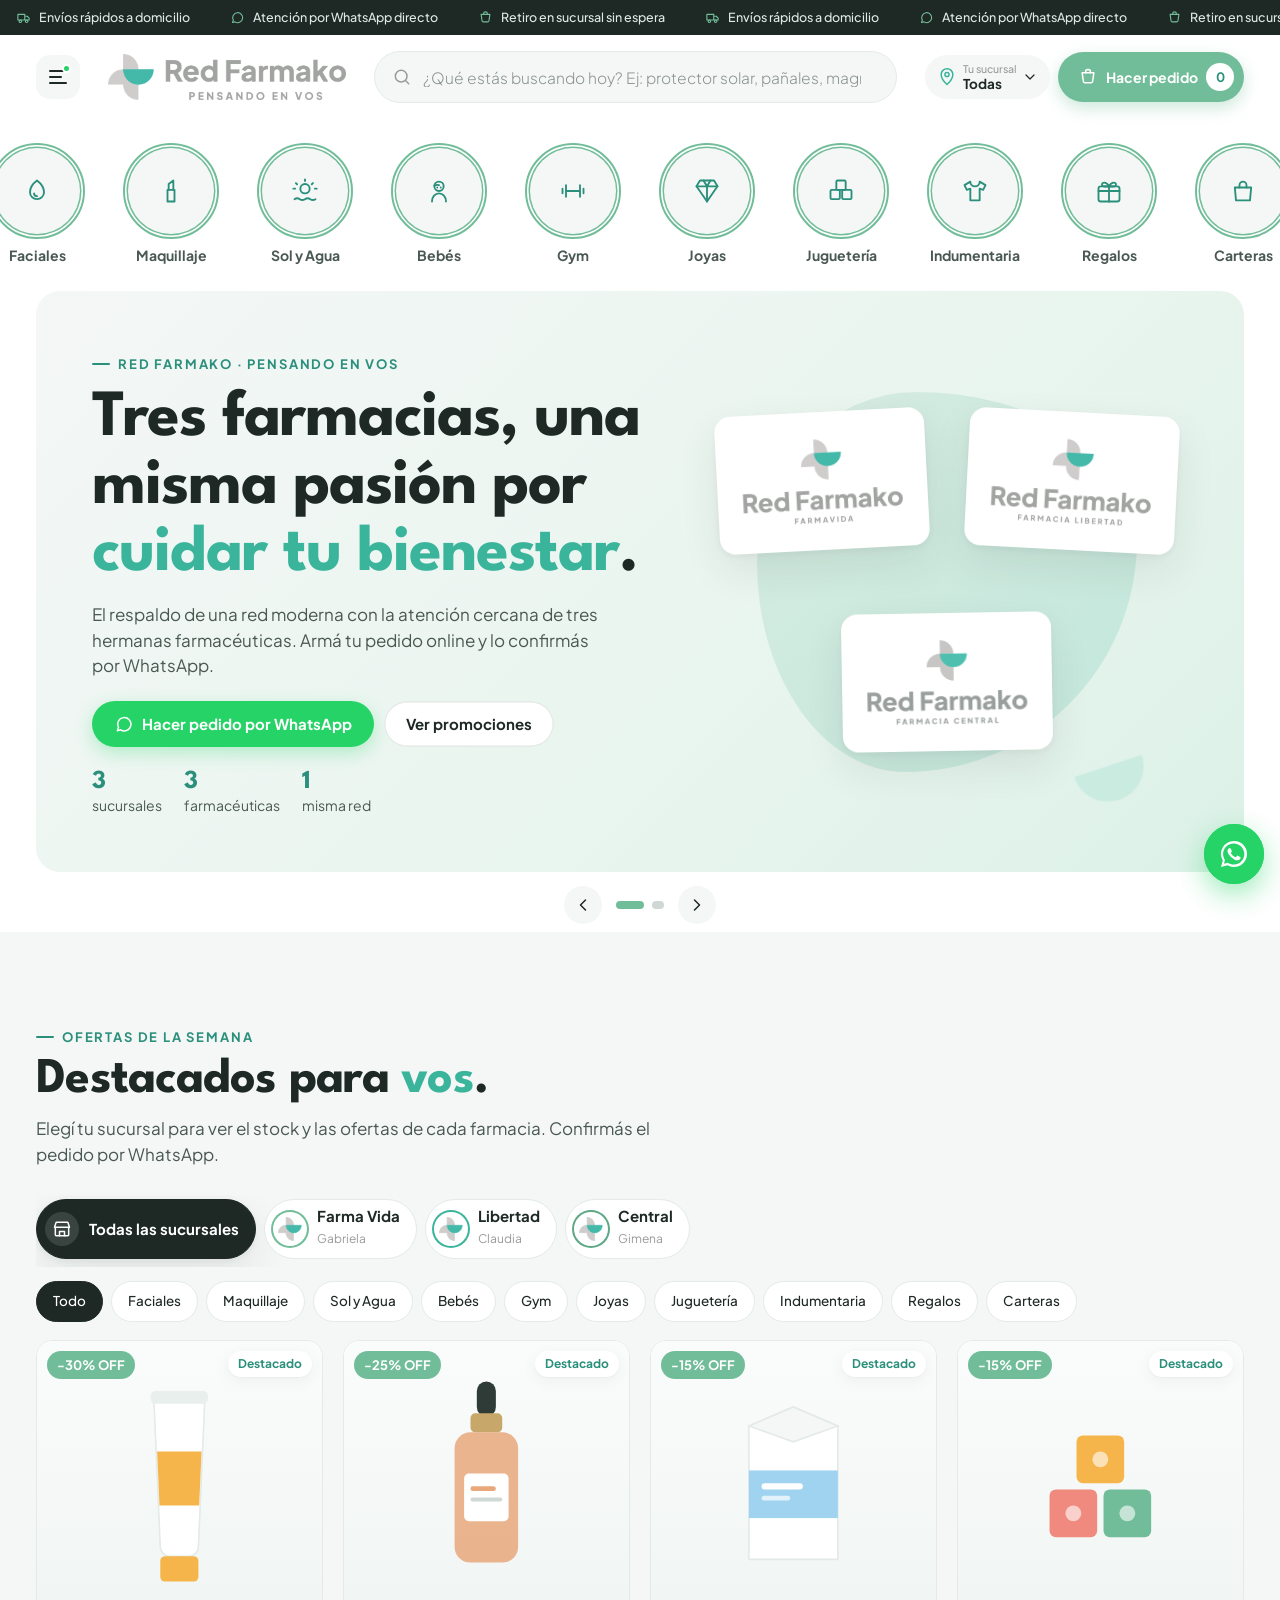
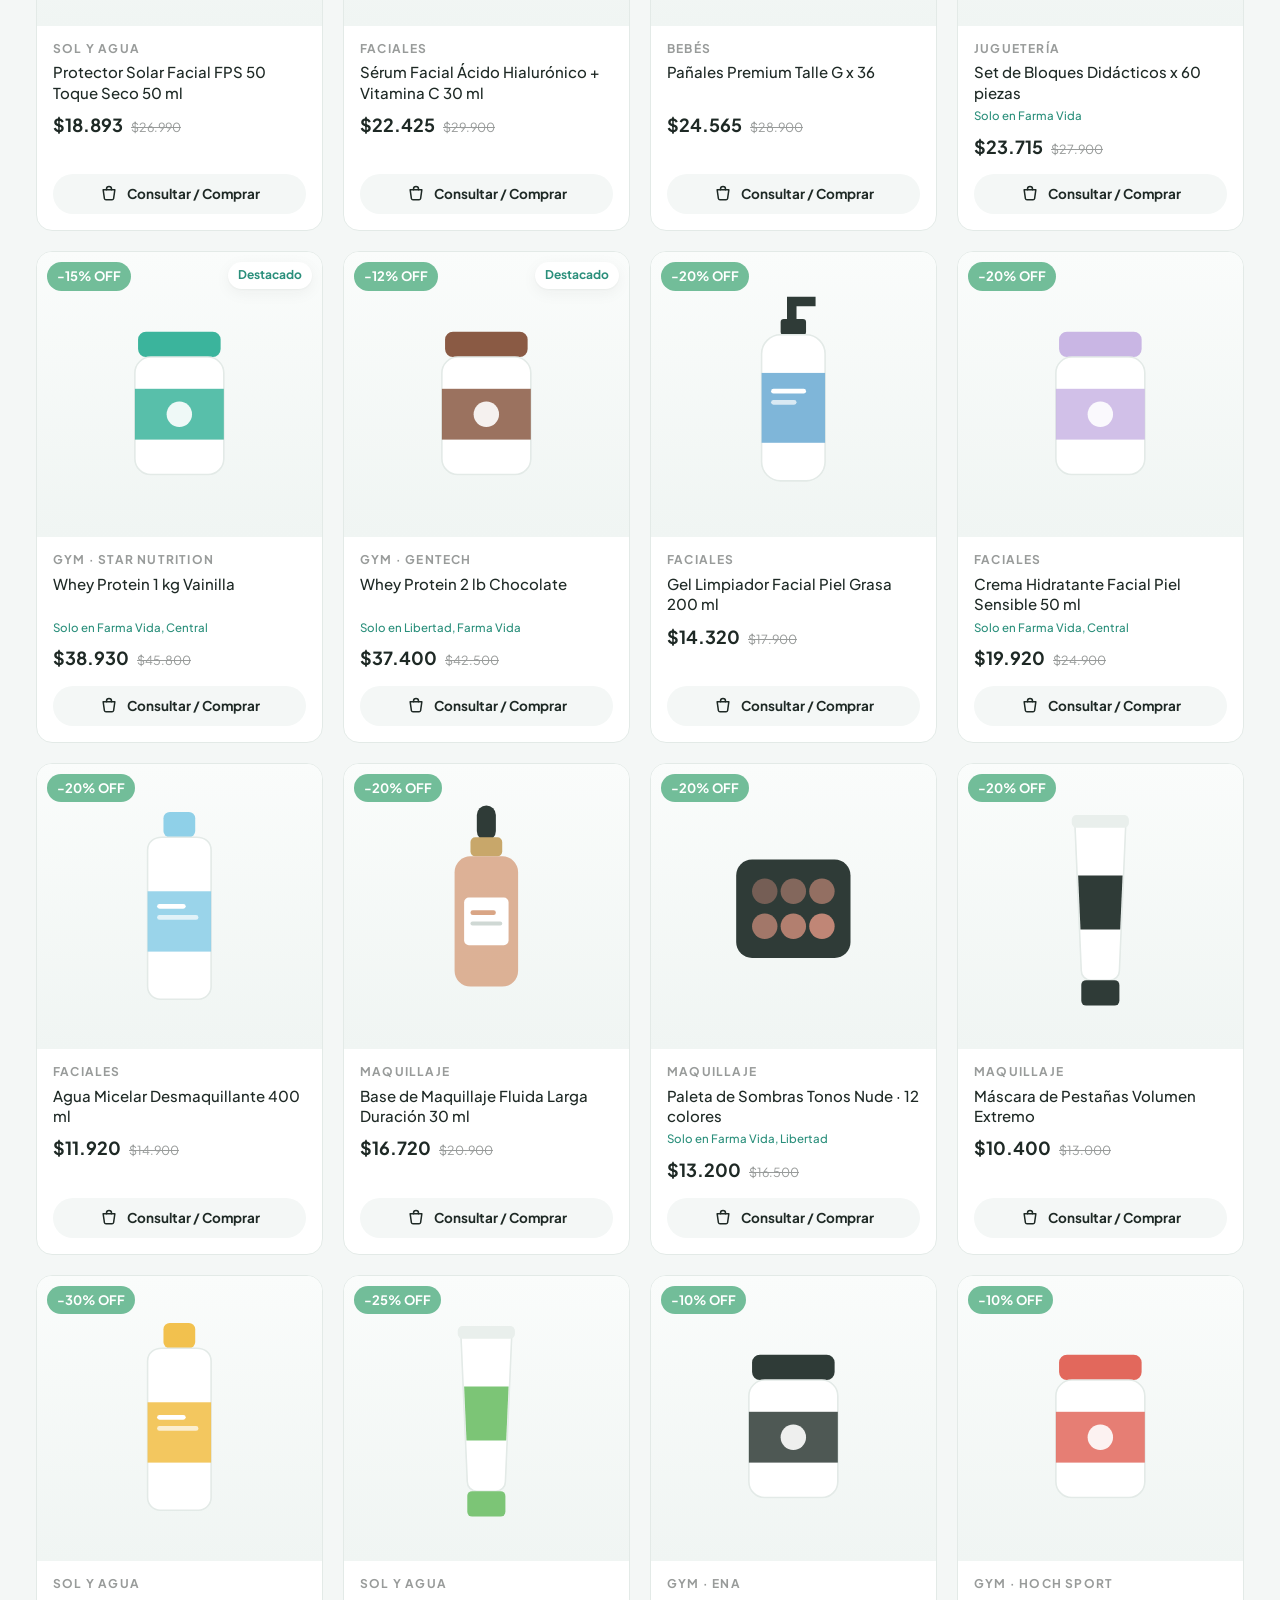
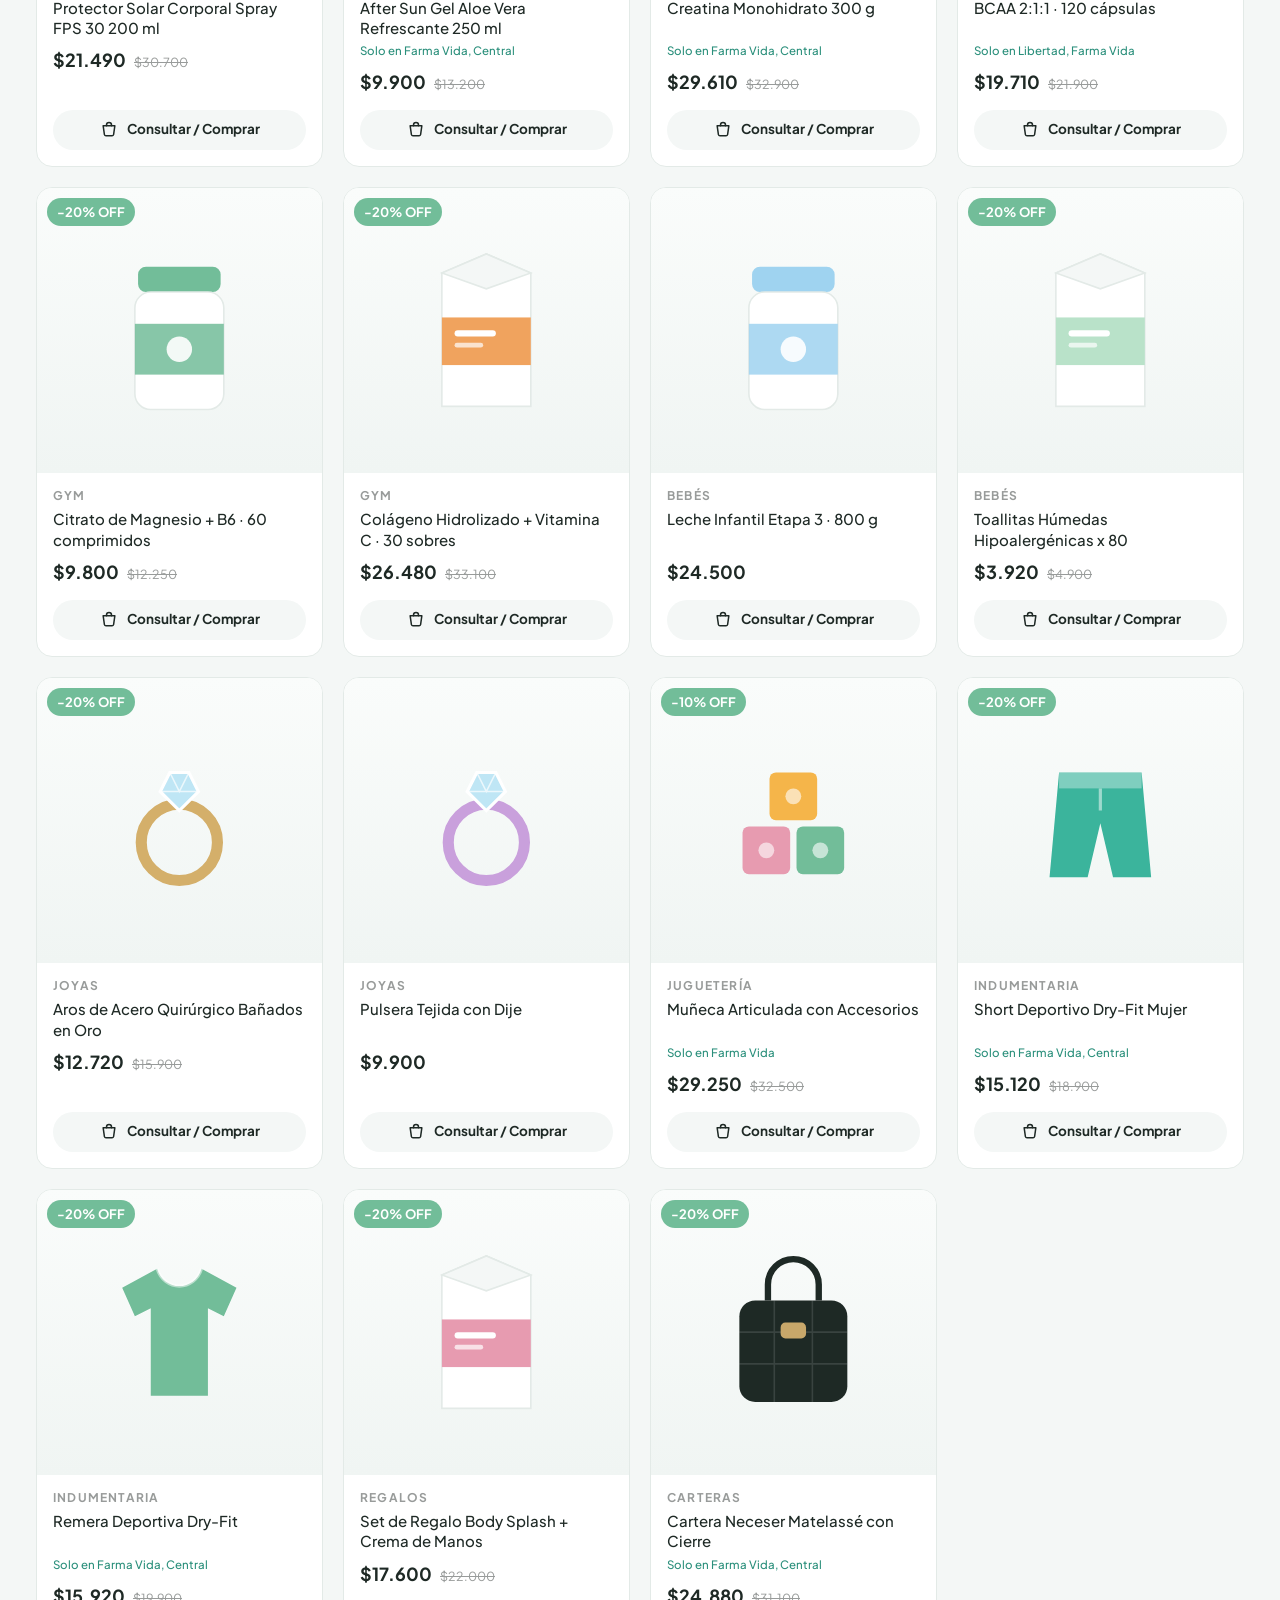
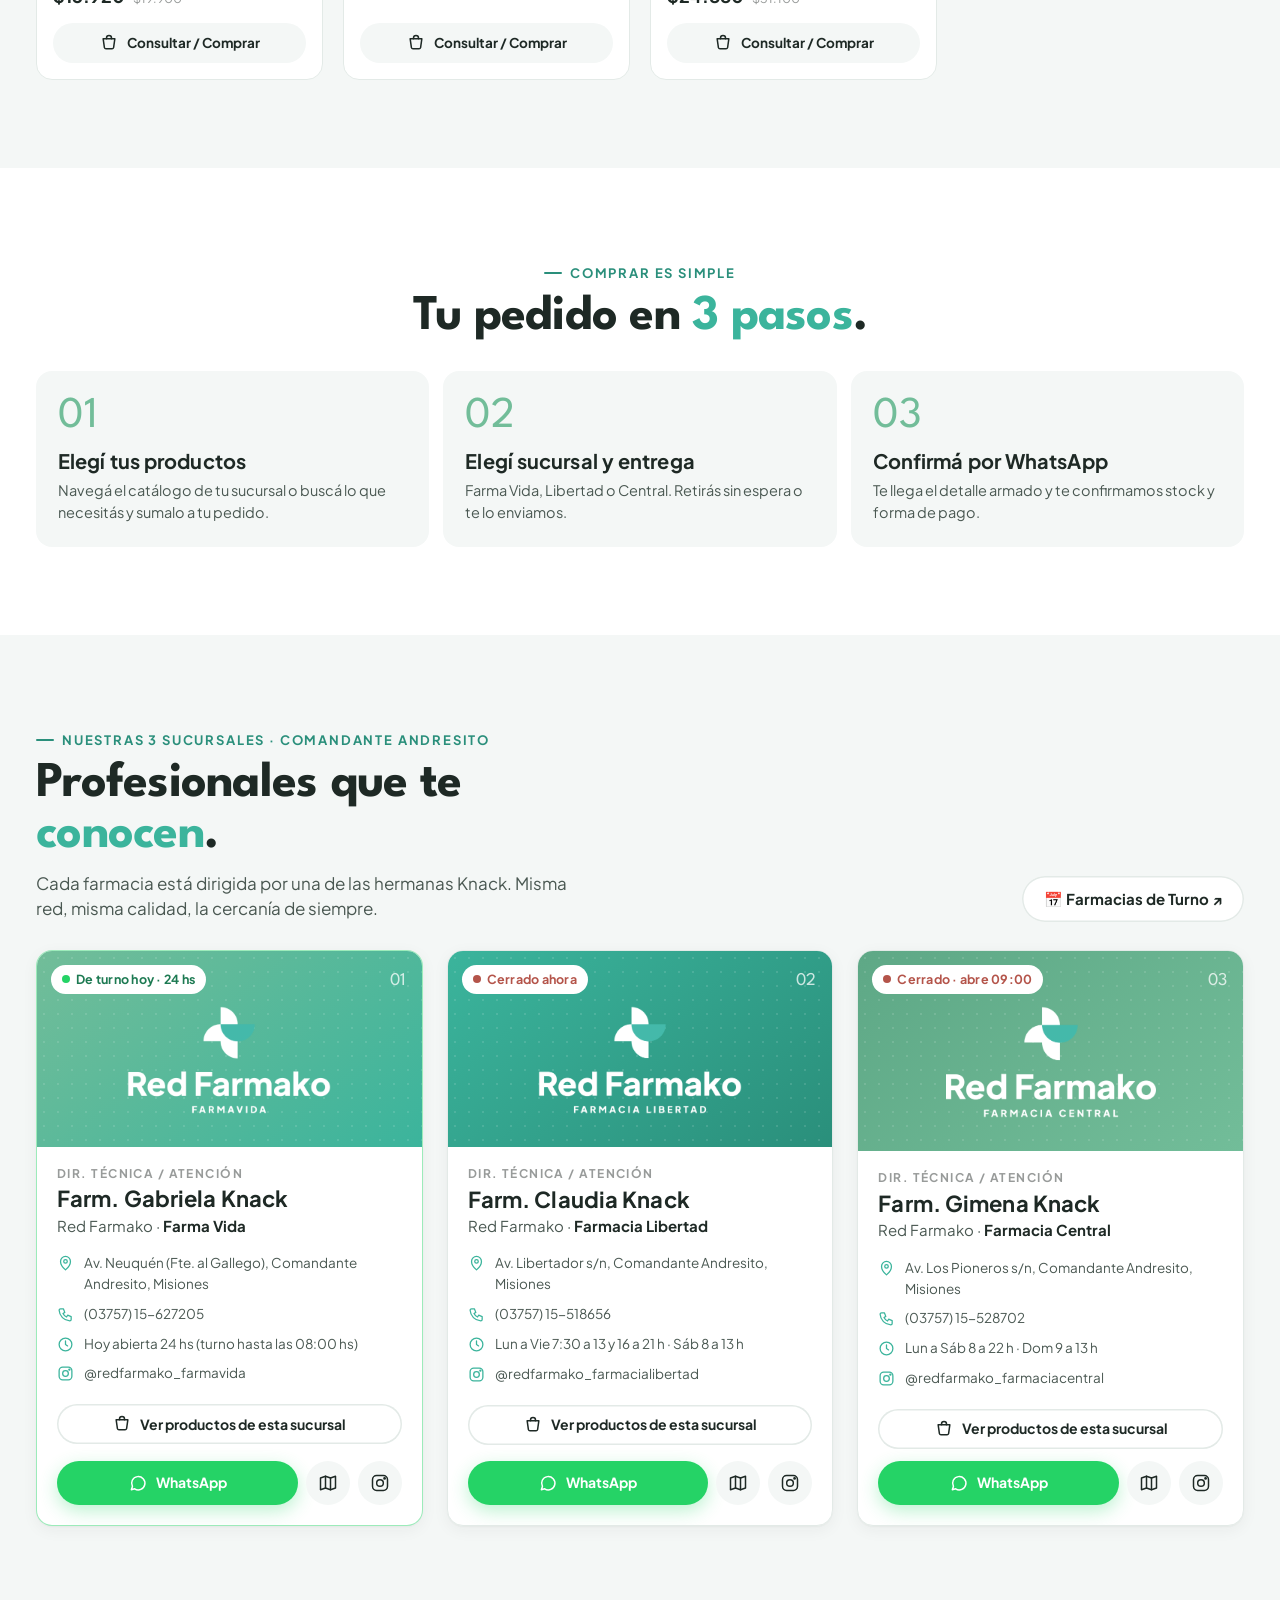
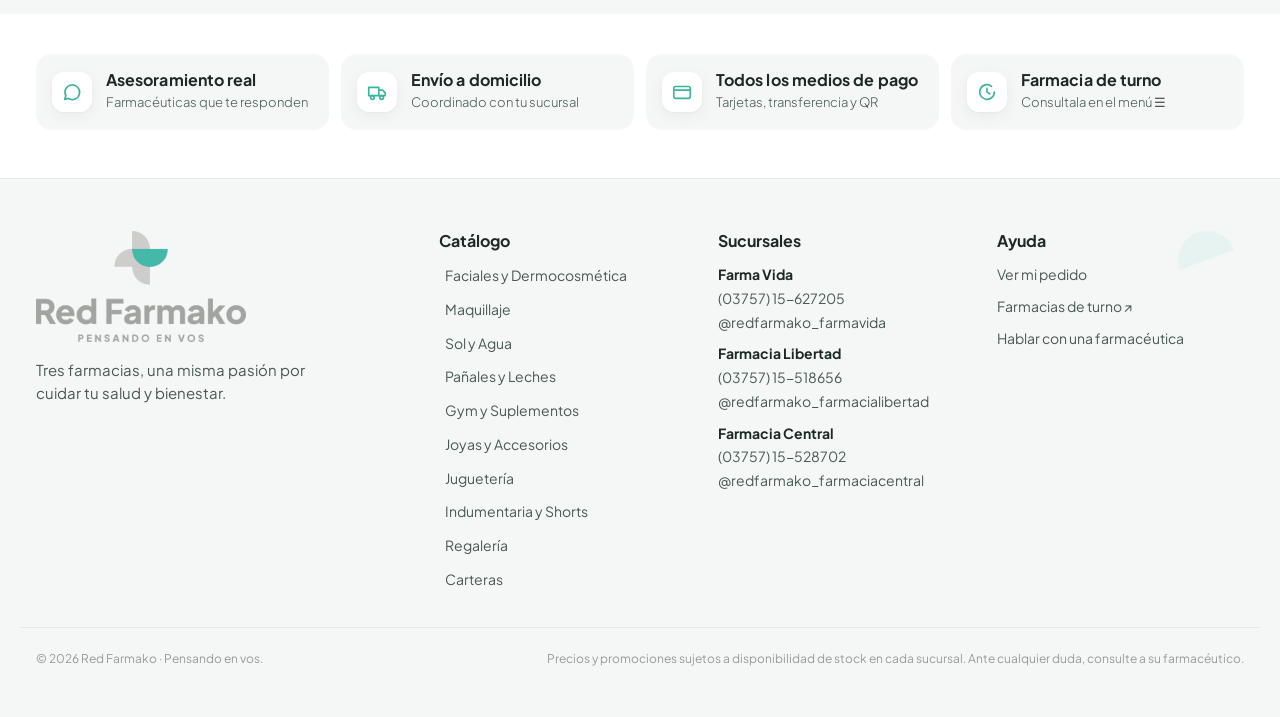
==== commit 7df3592d: "V4: menú ☰, catálogo por sucursal y panel de productos - Se quita la barra amarilla de turnos y el b" ====
--- a/index.html
+++ b/index.html
@@ -4,7 +4,7 @@
   <meta charset="utf-8" />
   <meta name="viewport" content="width=device-width, initial-scale=1, viewport-fit=cover" />
   <title>Red Farmako · Pensando en vos</title>
-  <meta name="description" content="Red Farmako: dermocosmética, cuidado solar, maquillaje, bienestar y regalería. Armá tu pedido online y confirmalo por WhatsApp con tu sucursal." />
+  <meta name="description" content="Red Farmako en Comandante Andresito: dermocosmética, pañales y leches, suplementos, juguetería, maquillaje y más. Armá tu pedido online y confirmalo por WhatsApp con tu sucursal." />
   <meta name="theme-color" content="#72bd99" />
   <link rel="icon" type="image/png" href="img/web/isotipo.png" />
   <link rel="apple-touch-icon" href="img/web/isotipo.png" />
@@ -16,10 +16,7 @@
   <link href="https://fonts.cdnfonts.com/css/glacial-indifference" rel="stylesheet" />
   <link rel="stylesheet" href="styles.css" />
 </head>
-<body>
-
-  <!-- ============ FARMACIA DE TURNO (se completa desde app.js) ============ -->
-  <div class="dutybar" id="dutyBar" role="region" aria-label="Farmacia de turno" aria-live="polite"></div>
+<body id="inicio">
 
   <!-- ============ A. TOP BAR ============ -->
   <div class="topbar" role="region" aria-label="Avisos">
@@ -33,24 +30,26 @@
   <!-- ============ A. HEADER ============ -->
   <header class="header" id="header">
     <div class="container header__row">
-      <a href="#" class="logo" aria-label="Red Farmako — inicio">
+      <button class="menu-btn" id="menuBtn" aria-label="Abrir menú" aria-expanded="false" aria-controls="sideMenu">
+        <span class="menu-btn__bars" aria-hidden="true"><span></span><span></span><span></span></span>
+        <span class="menu-btn__dot" id="menuDot" hidden></span>
+      </button>
+
+      <a href="#inicio" class="logo" aria-label="Red Farmako — inicio">
         <img data-asset="logoHorizontal" alt="Red Farmako · Pensando en vos" width="720" height="139" />
       </a>
 
       <div class="search" id="search">
         <svg class="search__icon i" viewBox="0 0 24 24"><circle cx="11" cy="11" r="7"/><path d="M20 20l-3.5-3.5"/></svg>
-        <input id="searchInput" type="search" autocomplete="off" placeholder="¿Qué estás buscando hoy? Ej: protector solar, magnesio…" aria-label="Buscar productos" aria-controls="searchResults" />
+        <input id="searchInput" type="search" autocomplete="off" placeholder="¿Qué estás buscando hoy?" aria-label="Buscar productos" aria-controls="searchResults" />
         <div class="search__results" id="searchResults" role="listbox" hidden></div>
       </div>
 
       <div class="header__actions">
-        <a class="turnos-btn" data-turnos-url target="_blank" rel="noopener" aria-label="Farmacias de Turno (abre la plataforma oficial)">
-          <span aria-hidden="true">📅</span><span class="hide-md">Farmacias de Turno</span>
-        </a>
         <div class="branch-picker">
           <button class="branch-picker__btn" id="branchBtn" aria-haspopup="listbox" aria-expanded="false" aria-label="Elegir sucursal">
             <svg class="i" viewBox="0 0 24 24"><path d="M12 21s-7-6.2-7-12a7 7 0 0 1 14 0c0 5.8-7 12-7 12z"/><circle cx="12" cy="9" r="2.5"/></svg>
-            <span><small>Tu sucursal</small><b id="branchLabel">Elegir</b></span>
+            <span><small>Tu sucursal</small><b id="branchLabel">Todas</b></span>
             <svg class="i chev" viewBox="0 0 24 24"><path d="M6 9l6 6 6-6"/></svg>
           </button>
           <ul class="branch-picker__menu" id="branchMenu" role="listbox" hidden></ul>
@@ -64,6 +63,31 @@
       </div>
     </div>
   </header>
+
+  <!-- ============ MENÚ LATERAL (☰) ============ -->
+  <div class="side-backdrop" id="sideBackdrop" hidden></div>
+  <aside class="side-menu" id="sideMenu" aria-label="Menú" aria-hidden="true">
+    <div class="side-menu__head">
+      <img data-asset="logoHorizontal" alt="Red Farmako" />
+      <button class="icon-btn" id="menuClose" aria-label="Cerrar menú"><svg class="i" viewBox="0 0 24 24"><path d="M6 6l12 12M18 6L6 18"/></svg></button>
+    </div>
+
+    <nav class="side-menu__nav" aria-label="Navegación">
+      <a href="#inicio" data-close-menu><svg class="i" viewBox="0 0 24 24"><path d="M3 11l9-7 9 7"/><path d="M5 10v10h14V10"/></svg>Inicio</a>
+      <a href="#ofertas" data-close-menu><svg class="i" viewBox="0 0 24 24"><path d="M20 12l-8 8-9-9V3h8z"/><circle cx="7.5" cy="7.5" r="1.5"/></svg>Catálogo de Ofertas</a>
+      <a href="#sucursales" data-close-menu><svg class="i" viewBox="0 0 24 24"><path d="M12 21s-7-6.2-7-12a7 7 0 0 1 14 0c0 5.8-7 12-7 12z"/><circle cx="12" cy="9" r="2.5"/></svg>Nuestras 3 Sucursales</a>
+      <a href="#" data-open-cart data-close-menu><svg class="i" viewBox="0 0 24 24"><path d="M5 7h14l-1.5 10.5a2 2 0 0 1-2 1.5h-7a2 2 0 0 1-2-1.5z"/><path d="M9 7V6a3 3 0 0 1 6 0v1"/></svg>Mi pedido</a>
+    </nav>
+
+    <section class="side-duty" id="sideDuty" aria-label="Farmacia de turno hoy"></section>
+
+    <div class="side-menu__foot">
+      <button class="admin-link" id="adminOpen" data-close-menu>
+        <span aria-hidden="true">🔐</span>
+        <span><b>Administrar Productos</b><small>Acceso para farmacéuticas</small></span>
+      </button>
+    </div>
+  </aside>
 
   <main>
     <!-- ============ B. CATEGORÍAS (STORIES) ============ -->
@@ -106,16 +130,16 @@
             <div class="slide__content">
               <span class="eyebrow eyebrow--light">Temporada de verano</span>
               <h2>Tu piel, protegida <em>todo el verano</em>.</h2>
-              <p class="lead">Hasta <b>30% OFF</b> en protección solar y dermocosmética. Asesoramiento personalizado según tu tipo de piel.</p>
+              <p class="lead">Ofertas en protección solar y dermocosmética. Asesoramiento personalizado según tu tipo de piel.</p>
               <div class="slide__ctas">
-                <button class="btn btn--light" data-filter-cat="sol">Ver Sol y Agua</button>
+                <button class="btn btn--light" data-filter-cat="sol-y-agua">Ver Sol y Agua</button>
                 <button class="btn btn--ghost-light" data-filter-cat="faciales">Dermocosmética</button>
               </div>
             </div>
             <div class="slide__art slide__art--sun" aria-hidden="true">
               <div class="sun"></div>
               <div class="prod-stack" id="heroProducts"></div>
-              <div class="badge-off">-30%</div>
+              <div class="badge-off">OFF</div>
             </div>
           </article>
         </div>
@@ -130,14 +154,16 @@
     <!-- ============ F. CATÁLOGO / OFERTAS ============ -->
     <section class="section section--alt" id="ofertas">
       <div class="container">
-        <header class="section__head section__head--row">
-          <div>
-            <span class="eyebrow">Ofertas de la semana</span>
-            <h2>Destacados para <em>vos</em>.</h2>
-            <p class="lead">Agregá lo que necesites y confirmá tu pedido por WhatsApp con la sucursal que elijas.</p>
-          </div>
-          <div class="filters" id="filters" role="tablist" aria-label="Filtrar por categoría"></div>
+        <header class="section__head">
+          <span class="eyebrow">Ofertas de la semana</span>
+          <h2>Destacados para <em>vos</em>.</h2>
+          <p class="lead">Elegí tu sucursal para ver el stock y las ofertas de cada farmacia. Confirmás el pedido por WhatsApp.</p>
         </header>
+
+        <div class="branch-tabs" id="branchTabs" role="tablist" aria-label="Ver catálogo por sucursal"></div>
+        <p class="branch-notice" id="branchNotice" hidden></p>
+
+        <div class="filters" id="filters" role="tablist" aria-label="Filtrar por categoría"></div>
         <div class="products" id="products"></div>
         <p class="empty" id="productsEmpty" hidden>Todavía no cargamos productos en esta categoría. <button class="link" data-open-wa>Consultanos por WhatsApp</button> y te lo conseguimos.</p>
       </div>
@@ -154,12 +180,12 @@
           <li>
             <span class="how__n">01</span>
             <h3>Elegí tus productos</h3>
-            <p>Navegá el catálogo o buscá lo que necesitás y sumalo a tu pedido.</p>
+            <p>Navegá el catálogo de tu sucursal o buscá lo que necesitás y sumalo a tu pedido.</p>
           </li>
           <li>
             <span class="how__n">02</span>
             <h3>Elegí sucursal y entrega</h3>
-            <p>Farmavida, Libertad o Central. Retirás sin espera o te lo enviamos.</p>
+            <p>Farma Vida, Libertad o Central. Retirás sin espera o te lo enviamos.</p>
           </li>
           <li>
             <span class="how__n">03</span>
@@ -167,13 +193,6 @@
             <p>Te llega el detalle armado y te confirmamos stock y forma de pago.</p>
           </li>
         </ol>
-      </div>
-    </section>
-
-    <!-- ============ FARMACIA DE TURNO HOY (servicio a la comunidad) ============ -->
-    <section class="section turno" id="turno" aria-label="Farmacia de turno hoy en Comandante Andresito">
-      <div class="container">
-        <div class="turno__card" id="turnoCard"></div>
       </div>
     </section>
 
@@ -197,7 +216,7 @@
       <div class="perk"><svg class="i" viewBox="0 0 24 24"><path d="M4 20l1.3-3.9A8 8 0 1 1 8 19z"/></svg><div><h4>Asesoramiento real</h4><small>Farmacéuticas que te responden</small></div></div>
       <div class="perk"><svg class="i" viewBox="0 0 24 24"><path d="M3 7h11v9H3zM14 10h4l3 3v3h-7z"/><circle cx="7" cy="18" r="2"/><circle cx="17" cy="18" r="2"/></svg><div><h4>Envío a domicilio</h4><small>Coordinado con tu sucursal</small></div></div>
       <div class="perk"><svg class="i" viewBox="0 0 24 24"><rect x="3" y="6" width="18" height="13" rx="2"/><path d="M3 10h18"/></svg><div><h4>Todos los medios de pago</h4><small>Tarjetas, transferencia y QR</small></div></div>
-      <div class="perk"><svg class="i" viewBox="0 0 24 24"><path d="M20 12a8 8 0 1 1-3-6.2"/><path d="M12 8v4l3 2"/></svg><div><h4>Farmacia de turno</h4><small>Rotamos guardias en la red</small></div></div>
+      <div class="perk"><svg class="i" viewBox="0 0 24 24"><path d="M20 12a8 8 0 1 1-3-6.2"/><path d="M12 8v4l3 2"/></svg><div><h4>Farmacia de turno</h4><small>Consultala en el menú ☰</small></div></div>
     </section>
   </main>
 
@@ -221,8 +240,7 @@
         <h4>Ayuda</h4>
         <ul>
           <li><a href="#" data-open-cart>Ver mi pedido</a></li>
-          <li><a href="#turno">Farmacia de turno hoy</a></li>
-          <li><a data-turnos-url target="_blank" rel="noopener">Cronograma de turnos ↗</a></li>
+          <li><a data-turnos-url target="_blank" rel="noopener">Farmacias de turno ↗</a></li>
           <li><a href="#" data-open-wa>Hablar con una farmacéutica</a></li>
         </ul>
       </div>
@@ -313,6 +331,18 @@
     <iframe id="turnosFrame" title="Cronograma de farmacias de turno de Comandante Andresito" loading="lazy" referrerpolicy="no-referrer"></iframe>
   </dialog>
 
+  <!-- ============ PANEL ADMIN: GESTIÓN DE PRODUCTOS Y OFERTAS ============ -->
+  <dialog class="modal modal--admin" id="adminModal" aria-labelledby="adminTitle">
+    <div class="modal__head">
+      <h4 id="adminTitle">🔐 Gestión de Productos y Ofertas</h4>
+      <div class="modal__actions">
+        <button class="btn btn--sm btn--ghost" id="adminLock" hidden>Cerrar sesión</button>
+        <button class="icon-btn" id="adminClose" aria-label="Cerrar"><svg class="i" viewBox="0 0 24 24"><path d="M6 6l12 12M18 6L6 18"/></svg></button>
+      </div>
+    </div>
+    <div class="admin" id="adminBody"></div>
+  </dialog>
+
   <div class="toast" id="toast" role="status" aria-live="polite"></div>
 
   <script src="app.js"></script>
--- a/styles.css
+++ b/styles.css
@@ -583,82 +583,117 @@
   html { scroll-behavior: auto; }
 }
 
+
 /* =========================================================
-   FARMACIAS DE TURNO
+   V4 · MENÚ ☰, TURNO SUTIL, CATÁLOGO POR SUCURSAL, PANEL ADMIN
    ========================================================= */
 
-/* Barra superior de turno */
-.dutybar { background: #fff4dc; color: #6b4a04; font-size: 13px; border-bottom: 1px solid #f3e2b5; }
-.dutybar:empty { display: none; }
-.dutybar__row { display: flex; align-items: center; justify-content: space-between; gap: 12px; min-height: 40px; padding-top: 6px; padding-bottom: 6px; }
-.dutybar__text { line-height: 1.3; }
-.dutybar__text b { font-weight: 700; }
-.dutybar__btn {
-  flex: none; display: inline-flex; align-items: center; gap: 6px; padding: 6px 14px; border-radius: var(--r-pill);
-  background: #fff; color: var(--ink); font-weight: 700; font-size: 12.5px; box-shadow: var(--shadow-1); transition: transform .2s var(--ease);
-}
-.dutybar__btn:hover { transform: translateY(-1px); }
-.dutybar__btn .i { width: 15px; height: 15px; }
-.dutybar--ours { background: linear-gradient(90deg, var(--teal), var(--green)); color: #fff; border-bottom: 0; position: relative; overflow: hidden; }
-.dutybar--ours::after {
-  content: ""; position: absolute; inset: 0; pointer-events: none;
-  background: linear-gradient(100deg, transparent 30%, rgba(255,255,255,.35) 50%, transparent 70%);
-  transform: translateX(-100%); animation: shine 3.6s ease-in-out infinite;
-}
-.dutybar--ours .dutybar__text b { font-family: var(--f-sub); letter-spacing: .06em; }
-.dutybar--ours .dutybar__btn { background: var(--wa); color: #fff; position: relative; z-index: 1; }
-@keyframes shine { 60%, 100% { transform: translateX(100%); } }
-
-/* Botón "Farmacias de Turno" del header */
-.turnos-btn {
-  display: inline-flex; align-items: center; gap: 6px; height: 44px; padding: 0 13px; border-radius: var(--r-pill);
-  background: var(--bg-alt); font-size: 13.5px; font-weight: 700; white-space: nowrap; transition: background .2s, color .2s;
-}
-.turnos-btn:hover { background: var(--green-50); color: var(--teal-700); }
-.turnos-btn > span:first-child { font-size: 17px; line-height: 1; }
-.hide-md { display: none; }
-
-/* Estado "de turno" brillante */
-.status--duty { background: #fff; color: #1d7a52; box-shadow: 0 0 0 2px rgba(37,211,102,.55), 0 0 18px rgba(37,211,102,.55); animation: glow 2s ease-in-out infinite; white-space: normal; max-width: calc(100% - 60px); line-height: 1.25; }
-@keyframes glow { 50% { box-shadow: 0 0 0 2px rgba(37,211,102,.9), 0 0 26px rgba(37,211,102,.8); } }
-.branch.is-duty { border-color: var(--wa); box-shadow: 0 0 0 2px rgba(37,211,102,.35), var(--shadow-2); }
-
-/* Banner comunitario */
-.turno { padding: 40px 0 0; }
-.turno + .section { margin-top: 56px; }
-.turno__card {
-  display: grid; gap: 20px; padding: 24px 20px; border-radius: 24px;
-  background: var(--bg-alt); border: 2px solid var(--green); position: relative; overflow: hidden;
-}
-.turno__now h2 { font-size: clamp(28px, 6.5vw, 42px); margin: 8px 0 14px; }
-.turno__now.is-ours h2 em { color: var(--teal); }
-.turno__meta { list-style: none; margin: 0 0 20px; padding: 0; display: grid; gap: 9px; font-size: 14.5px; color: var(--ink-2); }
-.turno__meta li { display: flex; gap: 10px; align-items: flex-start; }
-.turno__meta .i { width: 18px; height: 18px; color: var(--teal); margin-top: 2px; }
-.turno__meta a { font-weight: 700; color: var(--ink); }
-.turno__actions { display: flex; flex-wrap: wrap; gap: 10px; }
-.turno__actions .btn { flex: 1 1 auto; white-space: normal; text-align: center; line-height: 1.2; padding-top: 10px; padding-bottom: 10px; }
-.turno__next { padding: 18px; border-radius: var(--r-card); background: #fff; box-shadow: var(--shadow-1); align-self: start; }
-.turno__next h4 { font-size: 16px; margin-bottom: 10px; }
-.turno__next ol { list-style: none; margin: 0; padding: 0; display: grid; }
-.turno__next li { display: grid; grid-template-columns: 1fr auto; gap: 2px 10px; padding: 10px 0; border-bottom: 1px solid var(--line); font-size: 13.5px; }
-.turno__next li span { color: var(--gray); }
-.turno__next li b { text-align: right; font-weight: 700; }
-.turno__next li small { grid-column: 2; text-align: right; font-family: var(--f-sub); font-weight: 700; font-size: 11px; letter-spacing: .1em; text-transform: uppercase; color: var(--teal-700); }
-.turno__next li.is-ours b { color: var(--teal-700); }
-.turno__rule { display: block; margin-top: 12px; font-size: 12px; color: var(--gray); }
-
-/* Pie: teléfonos */
+/* Estado "de turno": punto verde sutil, sin brillo invasivo */
+.status--duty { background: #eafaf0; color: #1d7a52; }
+.status--duty .dot { background: var(--wa); animation: pulse 1.8s infinite; }
+.branch.is-duty { border-color: rgba(37,211,102,.45); }
 .footer__branch { display: grid; gap: 2px; }
 .footer__branch b { color: var(--ink); font-weight: 700; }
-
 .checkout__note { font-size: 12px; color: var(--gray); }
 
-/* Modal del cronograma */
+/* ---------- Botón hamburguesa ---------- */
+.header__row { grid-template-columns: auto auto 1fr; grid-template-areas: "menu logo actions" "search search search"; }
+.menu-btn {
+  grid-area: menu; position: relative; width: 44px; height: 44px; border-radius: 14px;
+  display: grid; place-items: center; background: var(--bg-alt); transition: background .2s;
+}
+.menu-btn:hover { background: var(--green-50); }
+.menu-btn__bars { display: grid; gap: 4px; width: 18px; }
+.menu-btn__bars span { height: 2px; border-radius: 2px; background: var(--ink); transition: width .25s var(--ease); }
+.menu-btn__bars span:nth-child(2) { width: 70%; }
+.menu-btn:hover .menu-btn__bars span:nth-child(2) { width: 100%; }
+.menu-btn__dot { position: absolute; top: 9px; right: 9px; width: 9px; height: 9px; border-radius: 50%; background: var(--wa); border: 2px solid #fff; animation: pulse 1.8s infinite; }
+
+/* ---------- Menú lateral ---------- */
+.side-backdrop { position: fixed; inset: 0; z-index: 90; background: rgba(30,41,37,.4); backdrop-filter: blur(2px); animation: fade .25s; }
+.side-menu {
+  position: fixed; z-index: 95; top: 0; left: 0; bottom: 0; width: min(350px, 88vw);
+  display: flex; flex-direction: column; background: #fff; box-shadow: 20px 0 60px rgba(30,41,37,.15);
+  transform: translateX(-100%); visibility: hidden; transition: transform .35s var(--ease), visibility 0s .35s;
+  overflow-y: auto; overscroll-behavior: contain;
+}
+.side-menu.is-open { transform: none; visibility: visible; transition: transform .35s var(--ease); }
+.side-menu__head { display: flex; align-items: center; justify-content: space-between; gap: 12px; padding: 16px 16px 14px 20px; border-bottom: 1px solid var(--line); }
+.side-menu__head img { height: 34px; width: auto; }
+.side-menu__nav { display: grid; padding: 10px; }
+.side-menu__nav a { display: flex; align-items: center; gap: 12px; padding: 12px; border-radius: 12px; font-weight: 500; transition: background .2s, color .2s; }
+.side-menu__nav a:hover { background: var(--green-50); color: var(--teal-700); }
+.side-menu__nav .i { color: var(--green); }
+
+.side-duty { margin: 6px 16px; padding: 16px; border-radius: var(--r-card); background: var(--bg-alt); display: grid; gap: 10px; }
+.side-duty h4 { font-size: 15px; }
+.side-duty__card { display: grid; gap: 3px; padding: 12px 14px; border-radius: 12px; background: #fff; border: 1px solid var(--line); }
+.side-duty__card b { display: flex; align-items: center; gap: 8px; font-family: var(--f-sub); font-size: 16px; }
+.side-duty__card small { color: var(--ink-2); font-size: 12.5px; }
+.side-duty__card a[href^="tel"] { font-weight: 700; color: var(--ink); }
+.side-duty__card .btn { margin-top: 8px; justify-self: start; }
+.side-duty__card.is-ours { border-color: rgba(37,211,102,.5); }
+.side-duty__next { list-style: none; margin: 0; padding: 0; display: grid; font-size: 12.5px; }
+.side-duty__next li { display: flex; justify-content: space-between; gap: 8px; padding: 6px 2px; border-bottom: 1px dashed var(--line); }
+.side-duty__next span { color: var(--gray); }
+.side-menu__foot { margin-top: auto; padding: 14px 16px calc(16px + env(safe-area-inset-bottom)); border-top: 1px solid var(--line); }
+.admin-link { display: flex; align-items: center; gap: 12px; width: 100%; padding: 12px 14px; border-radius: 14px; text-align: left; background: var(--bg-alt); transition: background .2s; }
+.admin-link:hover { background: var(--green-50); }
+.admin-link > span:first-child { font-size: 20px; }
+.admin-link b { display: block; font-size: 14px; }
+.admin-link small { color: var(--gray); font-size: 12px; }
+
+/* ---------- Pestañas de sucursal ---------- */
+.branch-tabs { display: flex; gap: 8px; overflow-x: auto; margin: 0 -16px 12px; padding: 4px 16px 8px; scrollbar-width: none; }
+.branch-tabs::-webkit-scrollbar { display: none; }
+.branch-tab {
+  flex: none; display: flex; align-items: center; gap: 10px; padding: 8px 16px 8px 8px; border-radius: var(--r-pill);
+  background: #fff; border: 1.5px solid var(--line); text-align: left; transition: all .2s var(--ease);
+}
+.branch-tab > .i { width: 34px; height: 34px; padding: 7px; border-radius: 50%; background: var(--bg-alt); color: var(--teal-700); }
+.branch-tab__av { width: 34px; height: 34px; border-radius: 50%; display: grid; place-items: center; background: #fff; box-shadow: 0 0 0 2px var(--c1); flex: none; }
+.branch-tab__av img { width: 24px; height: auto; }
+.branch-tab b { display: block; font-family: var(--f-sub); font-size: 15px; line-height: 1.1; }
+.branch-tab small { font-size: 12px; color: var(--gray); }
+.branch-tab:hover { border-color: var(--green); }
+.branch-tab[aria-selected="true"] { background: var(--ink); border-color: var(--ink); color: #fff; box-shadow: var(--shadow-2); }
+.branch-tab[aria-selected="true"] small { color: #b7c4bf; }
+.branch-tab[aria-selected="true"] > .i { background: rgba(255,255,255,.12); color: #fff; }
+
+.branch-notice {
+  display: flex; align-items: flex-start; gap: 10px; margin: 0 0 16px; padding: 12px 16px; border-radius: 14px;
+  background: #fff; border: 1px solid var(--line); border-left: 4px solid var(--green); font-size: 14px; color: var(--ink-2);
+  animation: pop .25s var(--ease);
+}
+.branch-notice .i { color: var(--teal); width: 18px; height: 18px; margin-top: 1px; }
+.branch-notice b { color: var(--ink); }
+#ofertas .filters { margin-bottom: 18px; }
+
+/* Estrella de categoría destacada por sucursal */
+.story__ring { position: relative; }
+.story__star { position: absolute; top: -4px; right: -4px; width: 24px; height: 24px; border-radius: 50%; display: grid; place-items: center; background: #f5b54a; color: #fff; font-size: 13px; border: 2px solid #fff; box-shadow: var(--shadow-1); }
+
+/* ---------- Productos: foto real, stock, disponibilidad ---------- */
+.product__media img { width: 100%; height: 100%; object-fit: cover; transition: transform .45s var(--ease); }
+.product:hover .product__media img { transform: scale(1.05); }
+.product__media .product__off, .product__media .product__tag { z-index: 1; }
+.product__stock { position: absolute; inset: auto 10px 10px; padding: 6px; border-radius: 10px; background: rgba(30,41,37,.82); color: #fff; text-align: center; font-family: var(--f-sub); font-weight: 700; font-size: 13px; letter-spacing: .04em; }
+.product.is-out .product__media > svg, .product.is-out .product__media > img { opacity: .45; filter: grayscale(.6); }
+.product__where { font-size: 11.5px; color: var(--teal-700); font-weight: 500; }
+.product__btn--ask { background: #fff; box-shadow: inset 0 0 0 1.5px var(--line); }
+.product__btn--ask:hover { background: var(--wa); color: #fff; box-shadow: none; }
+.branch__catalog { margin-bottom: 10px; }
+.search__item .thumb img { width: 100%; height: 100%; object-fit: cover; }
+.cart-item .thumb { overflow: hidden; }
+.cart-item .thumb img { width: 100%; height: 100%; object-fit: cover; }
+.cart-item__warn { display: block; font-style: normal; font-size: 11.5px; color: #b4544a; margin-top: 2px; }
+.cart-item.is-missing { background: #fdf6f5; margin: 0 -8px; padding-left: 8px; padding-right: 8px; border-radius: 10px; }
+
+/* ---------- Modales ---------- */
 .modal {
   width: min(960px, calc(100vw - 24px)); height: min(860px, calc(100dvh - 24px)); max-width: none; max-height: none;
   padding: 0; border: 0; border-radius: 20px; overflow: hidden; box-shadow: 0 30px 80px rgba(0,0,0,.35);
-  display: none; flex-direction: column; background: #fff;
+  display: none; flex-direction: column; background: #fff; color: var(--ink);
 }
 .modal[open] { display: flex; animation: panel .28s var(--ease); }
 .modal::backdrop { background: rgba(30,41,37,.55); backdrop-filter: blur(3px); }
@@ -666,14 +701,95 @@
 .modal__head h4 { font-size: 15px; }
 .modal__actions { display: flex; align-items: center; gap: 8px; flex: none; }
 .modal iframe { flex: 1; width: 100%; border: 0; background: #08151c; }
+.modal--admin { width: min(1100px, calc(100vw - 16px)); height: calc(100dvh - 16px); }
+
+/* ---------- Panel de administración ---------- */
+.admin { flex: 1; overflow: auto; padding: 18px; background: var(--bg-alt); overscroll-behavior: contain; }
+.admin code { font-size: 12.5px; background: #fff; padding: 1px 6px; border-radius: 6px; border: 1px solid var(--line); }
+.admin-pin { max-width: 340px; margin: 8vh auto 0; display: grid; gap: 12px; text-align: center; padding: 28px 24px; border-radius: 20px; background: #fff; box-shadow: var(--shadow-2); }
+.admin-pin__icon { font-size: 40px; }
+.admin-pin h3 { font-size: 20px; }
+.admin-pin p { color: var(--ink-2); font-size: 14px; }
+.field--pin { text-align: center; font-size: 22px; letter-spacing: .4em; }
+
+.admin-info { padding: 12px 16px; border-radius: 14px; background: #fff; border: 1px solid var(--line); font-size: 13.5px; margin-bottom: 14px; }
+.admin-info p { margin-top: 4px; color: var(--ink-2); font-size: 12.5px; }
+.admin-info.is-local { border-left: 4px solid #f5b54a; }
+.admin-toolbar { display: flex; flex-wrap: wrap; gap: 8px; margin-bottom: 12px; }
+.admin-toolbar label.btn { cursor: pointer; }
+.admin-danger { color: #b4544a; }
+.admin-filters { display: grid; gap: 8px; margin-bottom: 12px; }
+.admin-filters .field, .admin-form .field { height: 44px; border-radius: 12px; }
+select.field { padding: 0 12px; background: #fff; }
+
+.admin-list { display: grid; gap: 8px; }
+.admin-row {
+  display: grid; grid-template-columns: 56px 1fr auto; grid-template-areas: "thumb main actions" "toggles toggles toggles";
+  gap: 8px 12px; align-items: center; padding: 10px 12px; border-radius: 14px; background: #fff; border: 1px solid var(--line);
+}
+.admin-row.is-paused { opacity: .6; }
+.admin-row .thumb { grid-area: thumb; width: 56px; height: 56px; border-radius: 12px; overflow: hidden; background: var(--bg-alt); display: grid; place-items: center; }
+.admin-row .thumb svg { width: 44px; height: 44px; }
+.admin-row .thumb img { width: 100%; height: 100%; object-fit: cover; }
+.admin-row__main { grid-area: main; min-width: 0; }
+.admin-row__main b { display: block; font-size: 14px; font-weight: 700; line-height: 1.3; }
+.admin-row__main small { display: block; color: var(--gray); font-size: 12px; }
+.admin-row__price { font-weight: 700; font-size: 14px; }
+.admin-row__price s { color: var(--gray); font-weight: 400; font-size: 12px; }
+.admin-row__price em { color: var(--teal-700); font-style: normal; font-size: 12px; }
+.admin-row__toggles { grid-area: toggles; display: flex; flex-wrap: wrap; gap: 6px; }
+.admin-row__actions { grid-area: actions; display: flex; gap: 6px; }
+.admin-row__actions .icon-btn { width: 38px; height: 38px; }
+.chip-toggle { padding: 5px 12px; border-radius: var(--r-pill); font-size: 12.5px; font-weight: 700; background: var(--bg-alt); color: var(--gray); border: 1.5px solid var(--line); transition: all .2s; }
+.chip-toggle.is-on { background: var(--green-50); color: var(--teal-700); border-color: var(--green); }
+.admin-empty { text-align: center; padding: 30px; color: var(--ink-2); }
+
+.admin-form { max-width: 980px; margin: 0 auto; }
+.admin-form__head { display: flex; align-items: center; gap: 12px; margin-bottom: 14px; }
+.admin-form__head h3 { font-size: 20px; }
+.admin-form__grid { display: grid; gap: 16px; }
+.admin-form__col { display: grid; gap: 12px; align-content: start; padding: 16px; border-radius: 16px; background: #fff; border: 1px solid var(--line); }
+.admin-form__row { display: grid; grid-template-columns: 1fr 1fr; gap: 10px; }
+.lbl { display: grid; gap: 6px; font-size: 13px; font-weight: 700; border: 0; margin: 0; padding: 0; min-width: 0; }
+.lbl legend { padding: 0; margin-bottom: 6px; }
+.lbl .field { font-weight: 400; }
+.admin-final { font-size: 14px; display: flex; align-items: center; gap: 8px; flex-wrap: wrap; min-height: 22px; }
+.admin-final .product__off { position: static; }
+.admin-checks { display: grid; gap: 6px; }
+.admin-check { display: flex; align-items: center; gap: 10px; padding: 10px 12px; border-radius: 12px; border: 1.5px solid var(--line); font-weight: 500; cursor: pointer; }
+.admin-check input { width: 18px; height: 18px; accent-color: var(--green); }
+.admin-check small { color: var(--gray); }
+.admin-check:has(input:checked) { border-color: var(--green); background: var(--green-50); }
+.admin-hint { color: var(--gray); font-size: 12px; font-weight: 400; }
+.admin-switches { display: grid; gap: 10px; }
+.switch { position: relative; display: flex; align-items: center; gap: 12px; font-size: 14px; font-weight: 500; cursor: pointer; }
+.switch input { position: absolute; opacity: 0; }
+.switch span { position: relative; width: 44px; height: 26px; border-radius: 99px; background: #d5ddd9; flex: none; transition: background .2s; }
+.switch span::after { content: ""; position: absolute; top: 3px; left: 3px; width: 20px; height: 20px; border-radius: 50%; background: #fff; box-shadow: var(--shadow-1); transition: transform .2s var(--ease); }
+.switch input:checked + span { background: var(--green); }
+.switch input:checked + span::after { transform: translateX(18px); }
+.switch input:focus-visible + span { outline: 3px solid rgba(59,180,156,.45); outline-offset: 2px; }
+.admin-img { aspect-ratio: 1; max-width: 280px; width: 100%; justify-self: center; border-radius: 16px; overflow: hidden; background: linear-gradient(180deg, #fafcfb, #f0f5f3); display: grid; place-items: center; border: 1px solid var(--line); }
+.admin-img img { width: 100%; height: 100%; object-fit: cover; }
+.admin-img svg { width: 60%; height: 78%; }
+.admin-form__foot { position: sticky; bottom: -18px; display: flex; justify-content: flex-end; gap: 10px; margin: 16px -18px -18px; padding: 14px 18px; background: rgba(244,247,246,.95); backdrop-filter: blur(6px); border-top: 1px solid var(--line); }
 
 @media (max-width: 599px) {
-  .modal__actions .btn { display: none; }
+  .modal__actions .btn--ghost[data-turnos-url] { display: none; }
+  .modal--admin { width: 100vw; height: 100dvh; border-radius: 0; }
+}
+@media (min-width: 600px) {
+  .admin-filters { grid-template-columns: 2fr 1fr 1fr; }
+  .admin-row { grid-template-columns: 56px 1fr auto auto; grid-template-areas: "thumb main toggles actions"; }
+  .admin-row__toggles { justify-content: flex-end; }
 }
 @media (min-width: 900px) {
-  .turno__card { grid-template-columns: 1.4fr 1fr; gap: 32px; padding: 40px; }
-  .turno__actions .btn { flex: 0 0 auto; }
-}
-@media (min-width: 1100px) {
-  .hide-md { display: inline; }
-}
+  .header__row { grid-template-columns: auto auto minmax(0, 1fr) auto; grid-template-areas: "menu logo search actions"; }
+  .branch-tabs { margin: 0 0 14px; padding: 4px 0 8px; flex-wrap: wrap; }
+  .admin-form__grid { grid-template-columns: 1.4fr 1fr; }
+}
+
+/* Chips de categoría debajo de las pestañas: alineados a la izquierda */
+@media (min-width: 900px) {
+  #ofertas .filters { justify-content: flex-start; max-width: none; }
+}
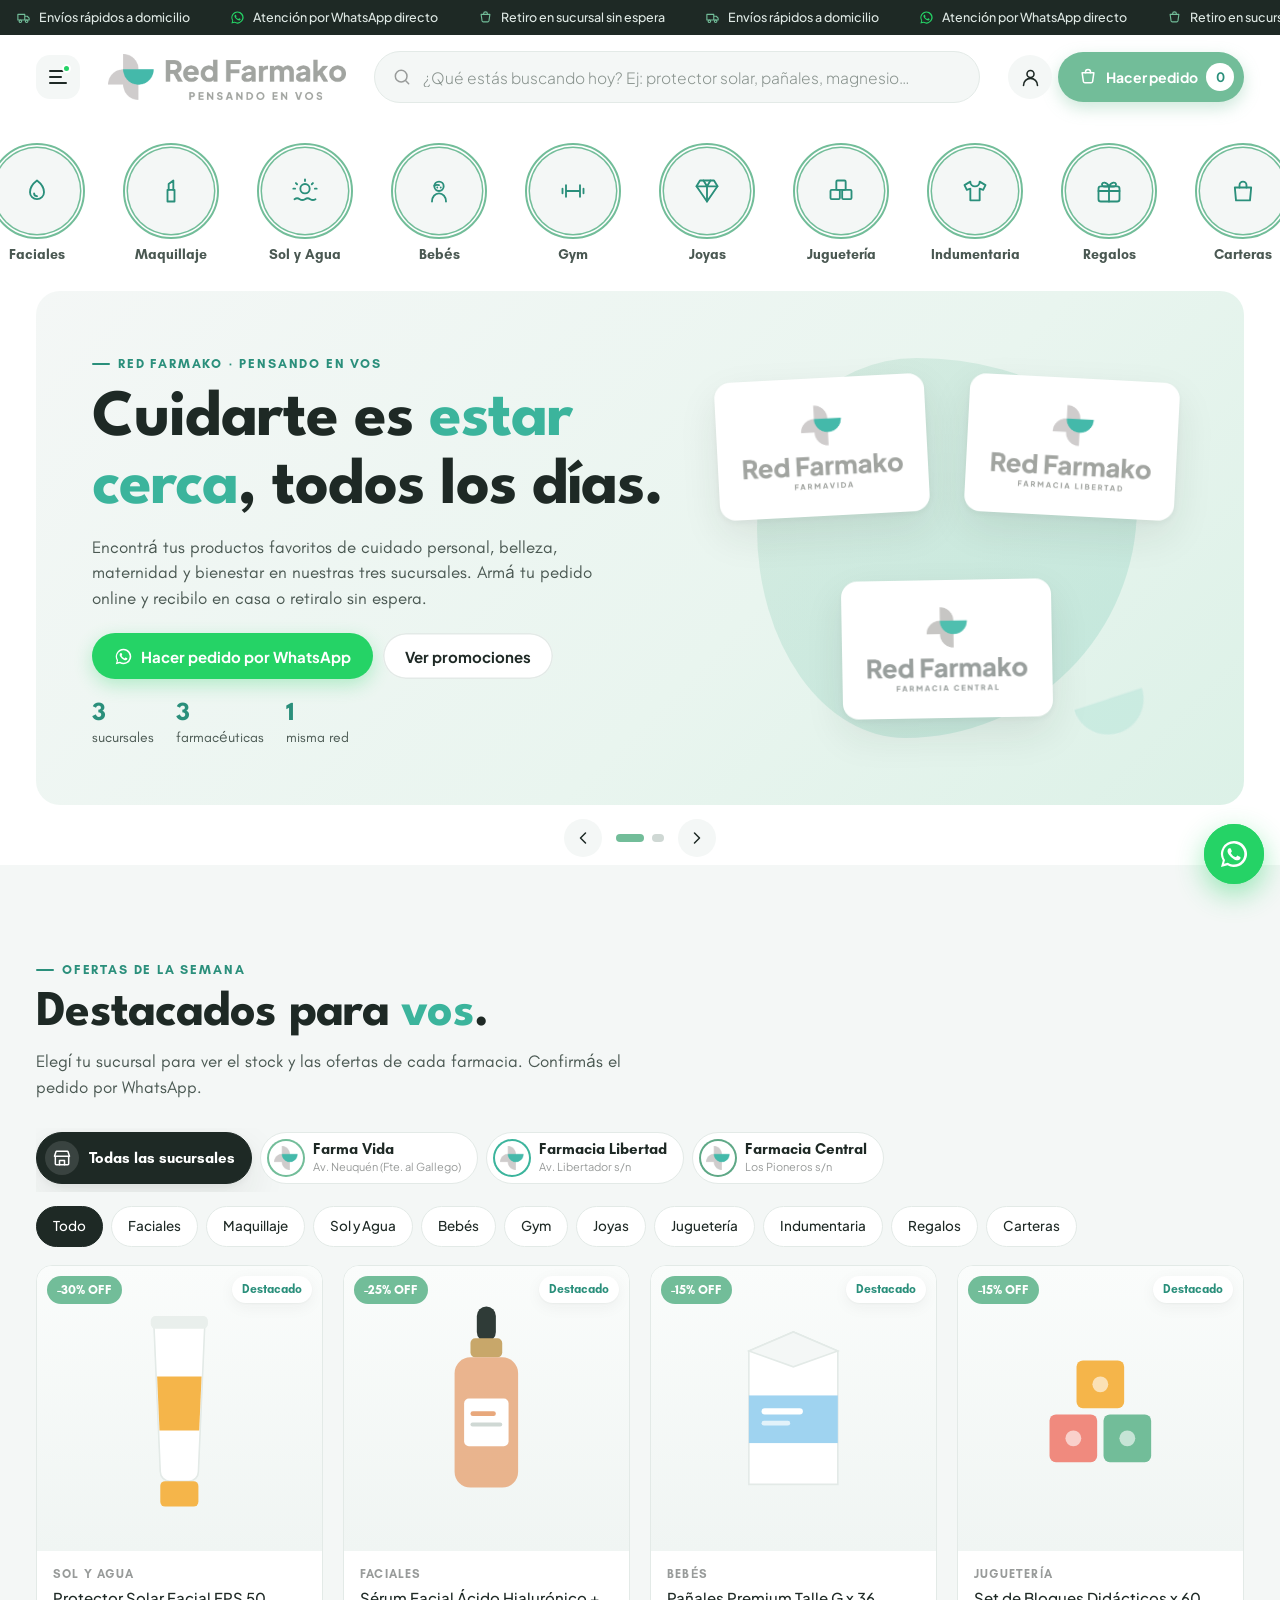
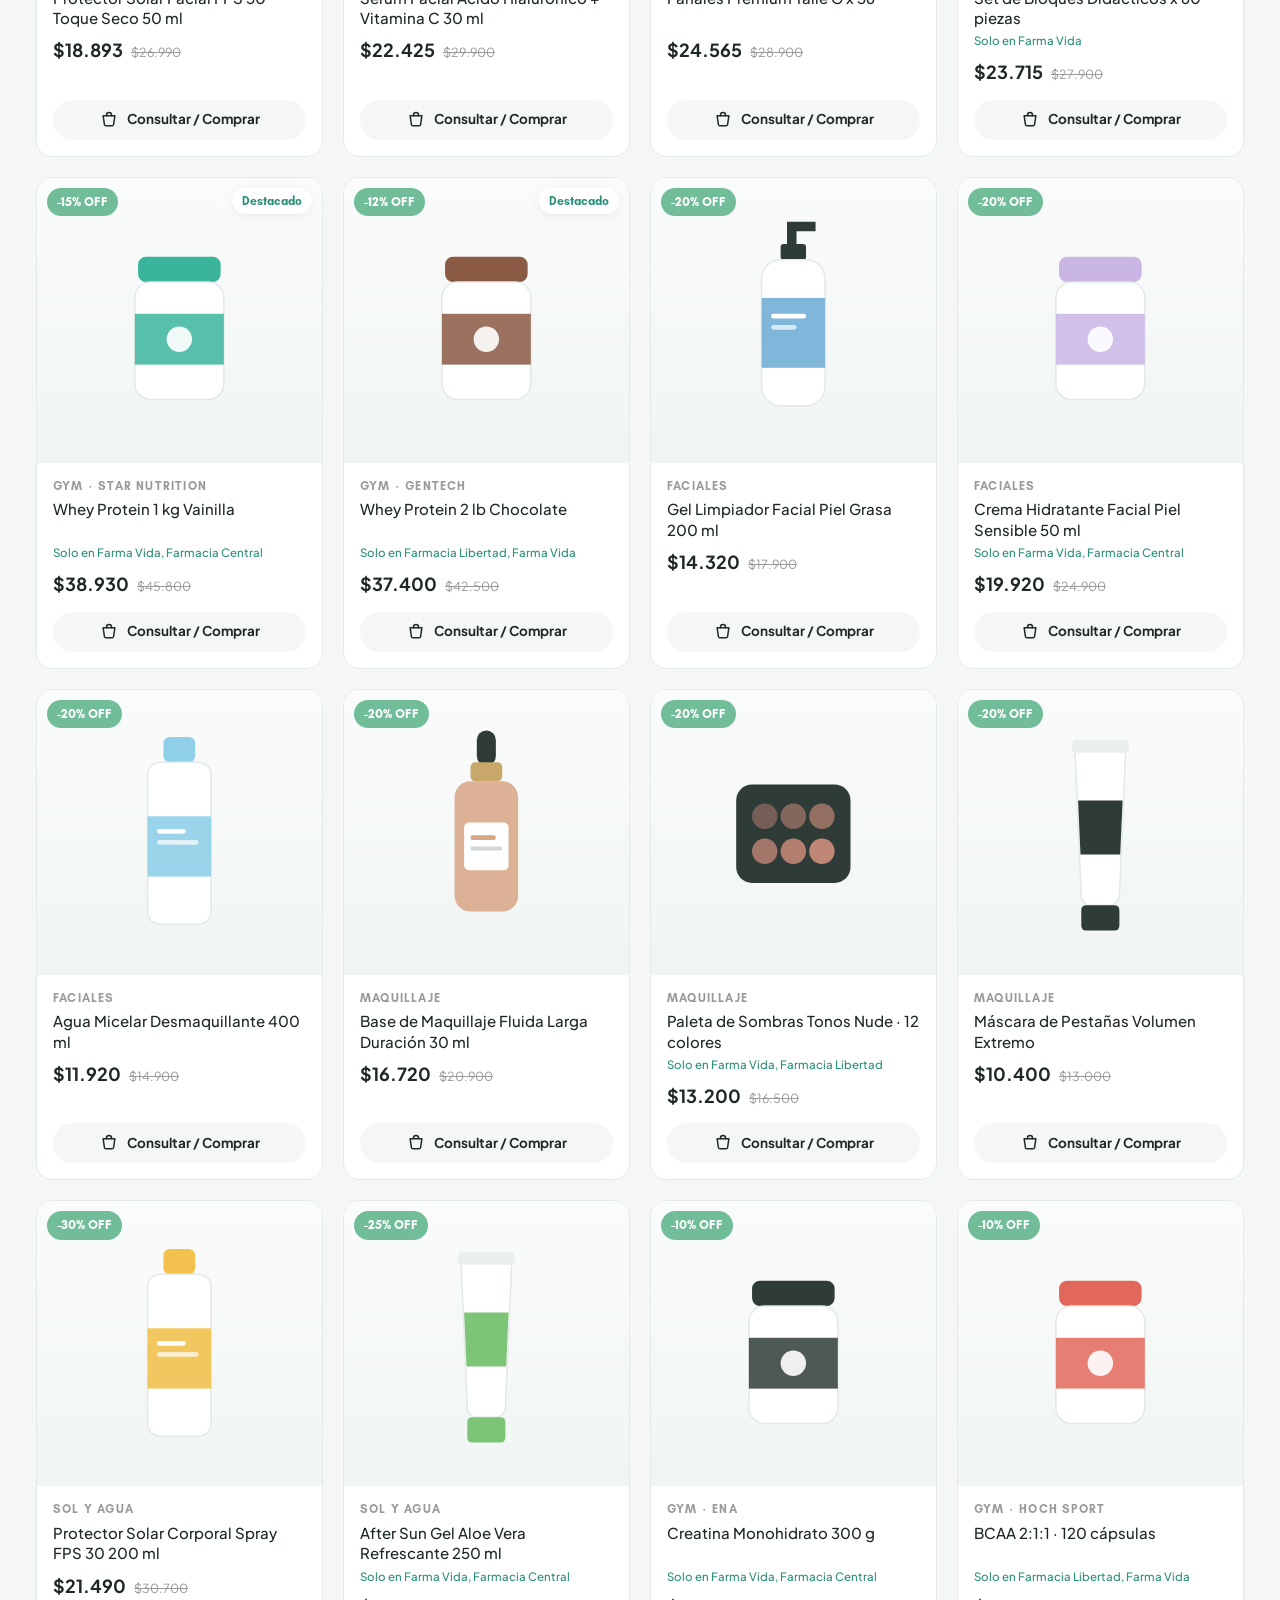
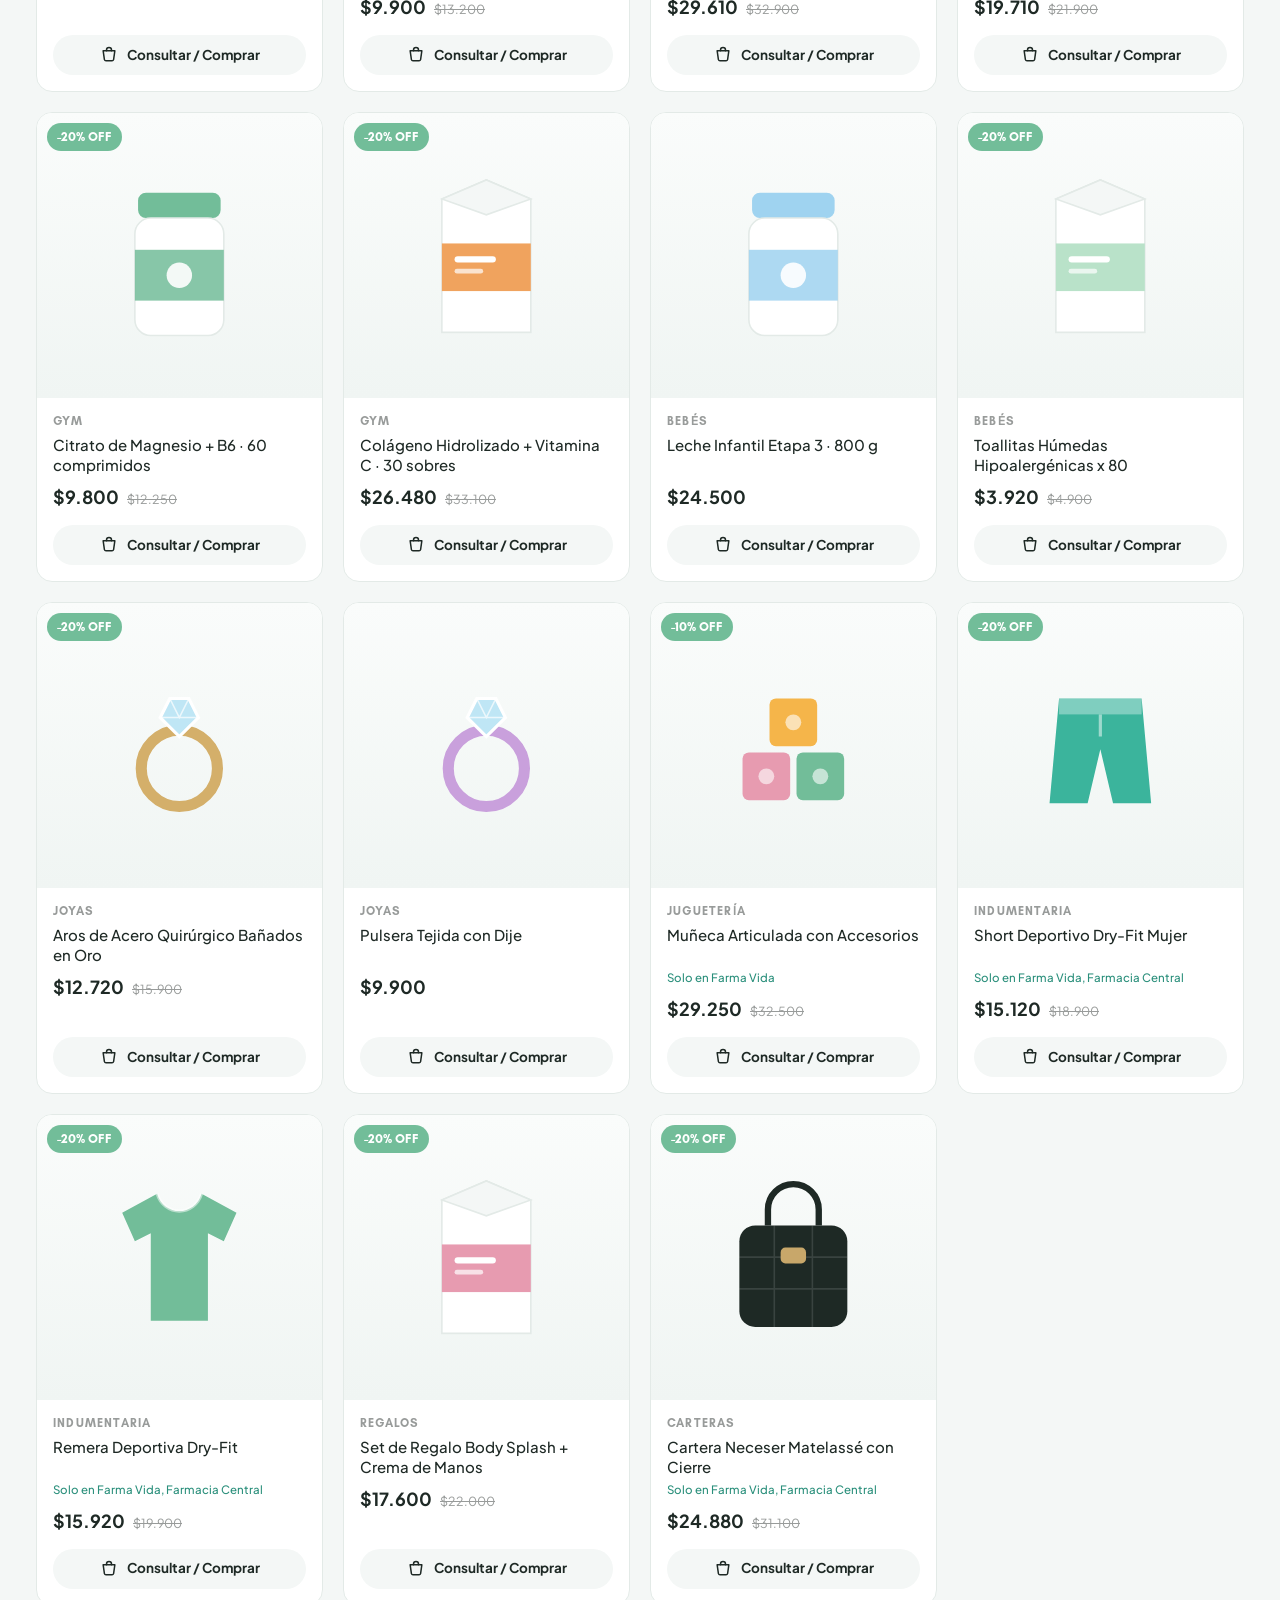
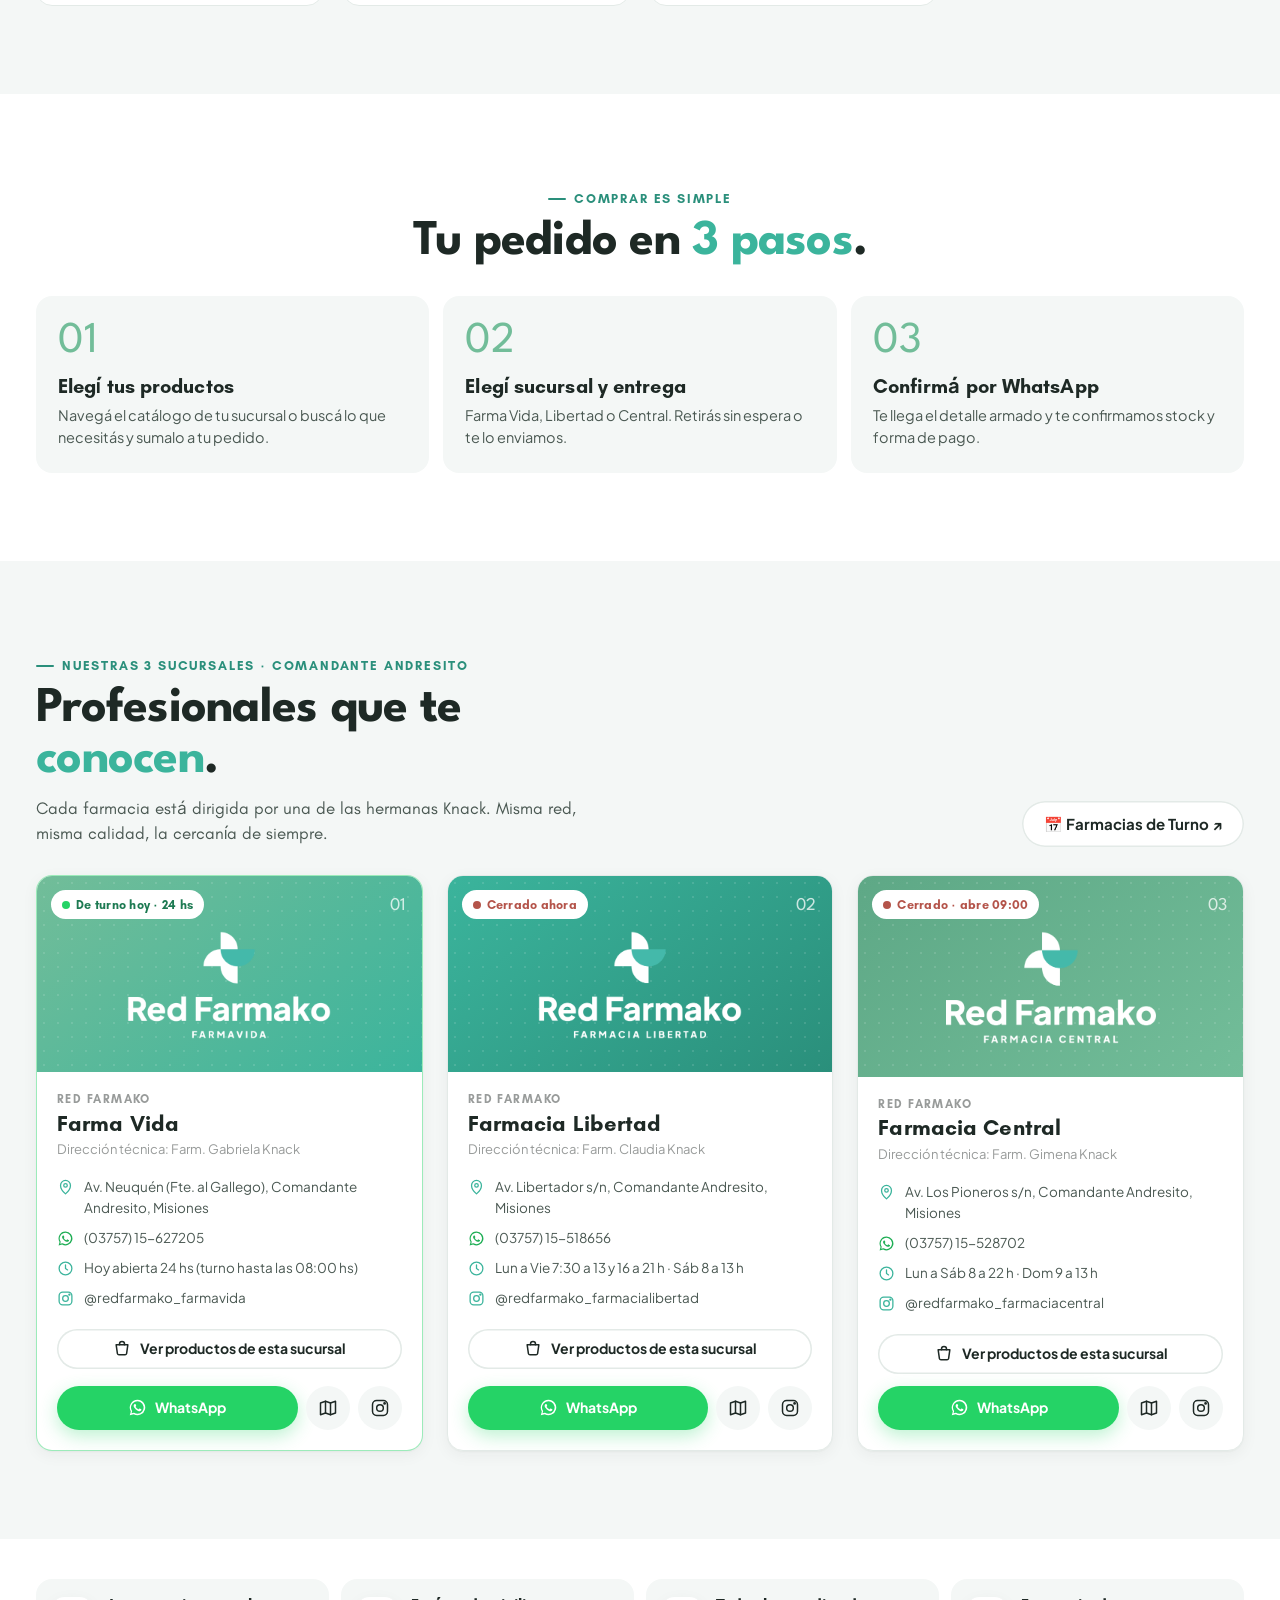
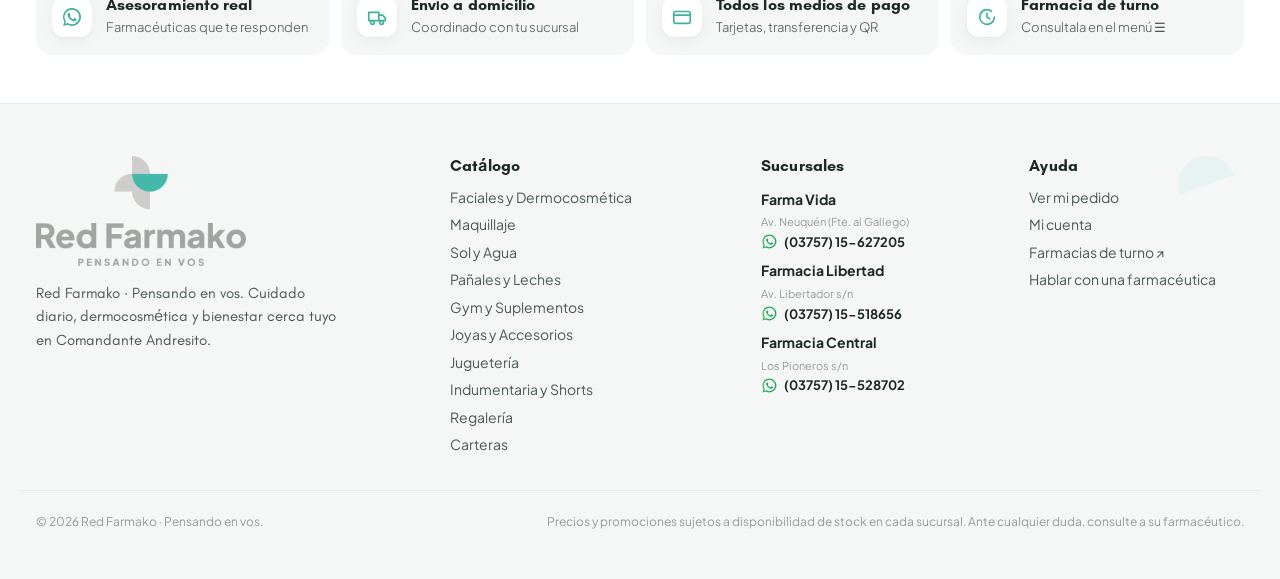
==== commit e8f1f9b5: "V5: pulido profesional, Mi Cuenta y admin.html por sucursal - Corrige "Beb´s": Glacial Indifference " ====
--- a/index.html
+++ b/index.html
@@ -4,16 +4,16 @@
   <meta charset="utf-8" />
   <meta name="viewport" content="width=device-width, initial-scale=1, viewport-fit=cover" />
   <title>Red Farmako · Pensando en vos</title>
-  <meta name="description" content="Red Farmako en Comandante Andresito: dermocosmética, pañales y leches, suplementos, juguetería, maquillaje y más. Armá tu pedido online y confirmalo por WhatsApp con tu sucursal." />
+  <meta name="description" content="Red Farmako · Pensando en vos. Cuidado diario, dermocosmética, maternidad y bienestar en Comandante Andresito. Armá tu pedido online y recibilo en casa o retiralo sin espera." />
   <meta name="theme-color" content="#72bd99" />
   <link rel="icon" type="image/png" href="img/web/isotipo.png" />
   <link rel="apple-touch-icon" href="img/web/isotipo.png" />
 
-  <!-- Tipografía oficial: League Spartan (títulos) · Glacial Indifference (subtítulos) · Plus Jakarta Sans (cuerpo/UI) -->
+  <!-- Tipografía oficial: League Spartan (títulos) · Glacial Indifference (subtítulos, alojada en /fonts) · Plus Jakarta Sans (cuerpo/UI) -->
   <link rel="preconnect" href="https://fonts.googleapis.com" />
   <link rel="preconnect" href="https://fonts.gstatic.com" crossorigin />
   <link href="https://fonts.googleapis.com/css2?family=League+Spartan:wght@700&family=Plus+Jakarta+Sans:ital,wght@0,300;0,400;0,500;0,700;1,200;1,700&display=swap" rel="stylesheet" />
-  <link href="https://fonts.cdnfonts.com/css/glacial-indifference" rel="stylesheet" />
+  <link rel="preload" href="fonts/GlacialIndifference-Bold.woff" as="font" type="font/woff" crossorigin />
   <link rel="stylesheet" href="styles.css" />
 </head>
 <body id="inicio">
@@ -22,7 +22,7 @@
   <div class="topbar" role="region" aria-label="Avisos">
     <div class="topbar__track">
       <span><svg class="i" viewBox="0 0 24 24"><path d="M3 7h11v9H3zM14 10h4l3 3v3h-7z"/><circle cx="7" cy="18" r="2"/><circle cx="17" cy="18" r="2"/></svg>Envíos rápidos a domicilio</span>
-      <span><svg class="i" viewBox="0 0 24 24"><path d="M4 20l1.3-3.9A8 8 0 1 1 8 19z"/></svg>Atención por WhatsApp directo</span>
+      <span><span data-wa-icon></span>Atención por WhatsApp directo</span>
       <span><svg class="i" viewBox="0 0 24 24"><path d="M5 7h14l-1.5 10.5a2 2 0 0 1-2 1.5h-7a2 2 0 0 1-2-1.5z"/><path d="M9 7V6a3 3 0 0 1 6 0v1"/></svg>Retiro en sucursal sin espera</span>
     </div>
   </div>
@@ -46,14 +46,7 @@
       </div>
 
       <div class="header__actions">
-        <div class="branch-picker">
-          <button class="branch-picker__btn" id="branchBtn" aria-haspopup="listbox" aria-expanded="false" aria-label="Elegir sucursal">
-            <svg class="i" viewBox="0 0 24 24"><path d="M12 21s-7-6.2-7-12a7 7 0 0 1 14 0c0 5.8-7 12-7 12z"/><circle cx="12" cy="9" r="2.5"/></svg>
-            <span><small>Tu sucursal</small><b id="branchLabel">Todas</b></span>
-            <svg class="i chev" viewBox="0 0 24 24"><path d="M6 9l6 6 6-6"/></svg>
-          </button>
-          <ul class="branch-picker__menu" id="branchMenu" role="listbox" hidden></ul>
-        </div>
+        <button class="icon-btn account-btn" id="accountBtn" aria-label="Iniciar sesión / Mi cuenta"></button>
 
         <button class="btn btn--primary btn--header" id="cartBtn" aria-label="Ver carrito y hacer pedido">
           <svg class="i" viewBox="0 0 24 24"><path d="M5 7h14l-1.5 10.5a2 2 0 0 1-2 1.5h-7a2 2 0 0 1-2-1.5z"/><path d="M9 7V6a3 3 0 0 1 6 0v1"/></svg>
@@ -77,16 +70,10 @@
       <a href="#ofertas" data-close-menu><svg class="i" viewBox="0 0 24 24"><path d="M20 12l-8 8-9-9V3h8z"/><circle cx="7.5" cy="7.5" r="1.5"/></svg>Catálogo de Ofertas</a>
       <a href="#sucursales" data-close-menu><svg class="i" viewBox="0 0 24 24"><path d="M12 21s-7-6.2-7-12a7 7 0 0 1 14 0c0 5.8-7 12-7 12z"/><circle cx="12" cy="9" r="2.5"/></svg>Nuestras 3 Sucursales</a>
       <a href="#" data-open-cart data-close-menu><svg class="i" viewBox="0 0 24 24"><path d="M5 7h14l-1.5 10.5a2 2 0 0 1-2 1.5h-7a2 2 0 0 1-2-1.5z"/><path d="M9 7V6a3 3 0 0 1 6 0v1"/></svg>Mi pedido</a>
+      <a href="#" data-open-account data-close-menu><svg class="i" viewBox="0 0 24 24"><circle cx="12" cy="8" r="4"/><path d="M4 21a8 8 0 0 1 16 0"/></svg>Mi cuenta</a>
     </nav>
 
     <section class="side-duty" id="sideDuty" aria-label="Farmacia de turno hoy"></section>
-
-    <div class="side-menu__foot">
-      <button class="admin-link" id="adminOpen" data-close-menu>
-        <span aria-hidden="true">🔐</span>
-        <span><b>Administrar Productos</b><small>Acceso para farmacéuticas</small></span>
-      </button>
-    </div>
   </aside>
 
   <main>
@@ -105,11 +92,11 @@
             <img class="slide__petal" data-asset="petal" alt="" aria-hidden="true" />
             <div class="slide__content">
               <span class="eyebrow">Red Farmako · Pensando en vos</span>
-              <h1>Tres farmacias, una misma pasión por <em>cuidar tu bienestar</em>.</h1>
-              <p class="lead">El respaldo de una red moderna con la atención cercana de tres hermanas farmacéuticas. Armá tu pedido online y lo confirmás por WhatsApp.</p>
+              <h1>Cuidarte es <em>estar cerca</em>, todos los días.</h1>
+              <p class="lead">Encontrá tus productos favoritos de cuidado personal, belleza, maternidad y bienestar en nuestras tres sucursales. Armá tu pedido online y recibilo en casa o retiralo sin espera.</p>
               <div class="slide__ctas">
                 <button class="btn btn--wa" data-open-wa>
-                  <svg class="i" viewBox="0 0 24 24"><path d="M4 20l1.3-3.9A8 8 0 1 1 8 19z"/></svg>
+                  <span data-wa-icon></span>
                   Hacer pedido por WhatsApp
                 </button>
                 <a href="#ofertas" class="btn btn--ghost">Ver promociones</a>
@@ -213,7 +200,7 @@
 
     <!-- Beneficios -->
     <section class="perks container" aria-label="Beneficios">
-      <div class="perk"><svg class="i" viewBox="0 0 24 24"><path d="M4 20l1.3-3.9A8 8 0 1 1 8 19z"/></svg><div><h4>Asesoramiento real</h4><small>Farmacéuticas que te responden</small></div></div>
+      <div class="perk"><span data-wa-icon></span><div><h4>Asesoramiento real</h4><small>Farmacéuticas que te responden</small></div></div>
       <div class="perk"><svg class="i" viewBox="0 0 24 24"><path d="M3 7h11v9H3zM14 10h4l3 3v3h-7z"/><circle cx="7" cy="18" r="2"/><circle cx="17" cy="18" r="2"/></svg><div><h4>Envío a domicilio</h4><small>Coordinado con tu sucursal</small></div></div>
       <div class="perk"><svg class="i" viewBox="0 0 24 24"><rect x="3" y="6" width="18" height="13" rx="2"/><path d="M3 10h18"/></svg><div><h4>Todos los medios de pago</h4><small>Tarjetas, transferencia y QR</small></div></div>
       <div class="perk"><svg class="i" viewBox="0 0 24 24"><path d="M20 12a8 8 0 1 1-3-6.2"/><path d="M12 8v4l3 2"/></svg><div><h4>Farmacia de turno</h4><small>Consultala en el menú ☰</small></div></div>
@@ -226,23 +213,37 @@
     <div class="container footer__grid">
       <div class="footer__brand">
         <img data-asset="logoVertical" alt="Red Farmako · Pensando en vos" width="560" height="295" />
-        <p>Tres farmacias, una misma pasión por cuidar tu salud y bienestar.</p>
-      </div>
-      <div>
-        <h4>Catálogo</h4>
-        <ul id="footerCats"></ul>
-      </div>
-      <div>
-        <h4>Sucursales</h4>
-        <ul id="footerBranches"></ul>
-      </div>
-      <div>
-        <h4>Ayuda</h4>
-        <ul>
-          <li><a href="#" data-open-cart>Ver mi pedido</a></li>
-          <li><a data-turnos-url target="_blank" rel="noopener">Farmacias de turno ↗</a></li>
-          <li><a href="#" data-open-wa>Hablar con una farmacéutica</a></li>
-        </ul>
+        <p>Red Farmako · Pensando en vos. Cuidado diario, dermocosmética y bienestar cerca tuyo en Comandante Andresito.</p>
+      </div>
+
+      <!-- En celular: 3 pestañas en fila que despliegan su contenido debajo. En escritorio: columnas. -->
+      <div class="footer__cols">
+        <div class="fcol">
+          <button class="fcol__toggle" aria-expanded="false" aria-controls="fcolCat">Catálogo <span aria-hidden="true">▾</span></button>
+          <div class="fcol__panel" id="fcolCat">
+            <h4 class="fcol__title">Catálogo</h4>
+            <ul class="fcol__list" id="footerCats"></ul>
+          </div>
+        </div>
+        <div class="fcol">
+          <button class="fcol__toggle" aria-expanded="false" aria-controls="fcolSuc">Sucursales <span aria-hidden="true">▾</span></button>
+          <div class="fcol__panel" id="fcolSuc">
+            <h4 class="fcol__title">Sucursales</h4>
+            <ul class="fcol__list fcol__list--branches" id="footerBranches"></ul>
+          </div>
+        </div>
+        <div class="fcol">
+          <button class="fcol__toggle" aria-expanded="false" aria-controls="fcolAyuda">Ayuda <span aria-hidden="true">▾</span></button>
+          <div class="fcol__panel" id="fcolAyuda">
+            <h4 class="fcol__title">Ayuda</h4>
+            <ul class="fcol__list">
+              <li><a href="#" data-open-cart>Ver mi pedido</a></li>
+              <li><a href="#" data-open-account>Mi cuenta</a></li>
+              <li><a data-turnos-url target="_blank" rel="noopener">Farmacias de turno ↗</a></li>
+              <li><a href="#" data-open-wa>Hablar con una farmacéutica</a></li>
+            </ul>
+          </div>
+        </div>
       </div>
     </div>
     <div class="container footer__legal">
@@ -298,7 +299,8 @@
 
         <fieldset>
           <legend>Tus datos</legend>
-          <input class="field" type="text" id="custName" placeholder="Nombre y apellido" autocomplete="name" required />
+          <input class="field" type="text" id="custName" placeholder="Nombre y apellido *" autocomplete="name" required minlength="5" aria-describedby="custNameHint" />
+          <small class="field-hint" id="custNameHint">Obligatorio: nombre y apellido para identificar tu pedido.</small>
           <input class="field" type="tel" id="custPhone" placeholder="Teléfono (opcional)" autocomplete="tel" inputmode="tel" />
           <input class="field" type="text" id="custAddress" placeholder="Dirección de entrega (calle, número, barrio)" autocomplete="street-address" hidden />
           <input class="field" type="text" id="custNote" placeholder="Nota para la farmacia (opcional)" />
@@ -312,7 +314,7 @@
       <div class="drawer__row drawer__row--muted"><span>Envío</span><span id="cartShipping">Sin cargo (retiro)</span></div>
       <div class="drawer__row drawer__row--total"><span>Total estimado</span><b id="cartTotal">$0</b></div>
       <button class="btn btn--wa btn--block" id="cartCheckout" type="submit" form="checkout">
-        <svg class="i" viewBox="0 0 24 24"><path d="M4 20l1.3-3.9A8 8 0 1 1 8 19z"/></svg>
+        <span data-wa-icon></span>
         <span id="checkoutLabel">Enviar pedido por WhatsApp</span>
       </button>
       <small>Te confirmamos stock y forma de pago antes de cobrar.</small>
@@ -331,20 +333,18 @@
     <iframe id="turnosFrame" title="Cronograma de farmacias de turno de Comandante Andresito" loading="lazy" referrerpolicy="no-referrer"></iframe>
   </dialog>
 
-  <!-- ============ PANEL ADMIN: GESTIÓN DE PRODUCTOS Y OFERTAS ============ -->
-  <dialog class="modal modal--admin" id="adminModal" aria-labelledby="adminTitle">
+  <!-- ============ MODAL: MI CUENTA (clientes) ============ -->
+  <dialog class="modal modal--account" id="accountModal" aria-labelledby="accountTitle">
     <div class="modal__head">
-      <h4 id="adminTitle">🔐 Gestión de Productos y Ofertas</h4>
-      <div class="modal__actions">
-        <button class="btn btn--sm btn--ghost" id="adminLock" hidden>Cerrar sesión</button>
-        <button class="icon-btn" id="adminClose" aria-label="Cerrar"><svg class="i" viewBox="0 0 24 24"><path d="M6 6l12 12M18 6L6 18"/></svg></button>
-      </div>
-    </div>
-    <div class="admin" id="adminBody"></div>
+      <h4 id="accountTitle">👤 Mi cuenta</h4>
+      <button class="icon-btn" id="accountClose" aria-label="Cerrar"><svg class="i" viewBox="0 0 24 24"><path d="M6 6l12 12M18 6L6 18"/></svg></button>
+    </div>
+    <div class="account" id="accountBody"></div>
   </dialog>
 
   <div class="toast" id="toast" role="status" aria-live="polite"></div>
 
+  <script src="core.js"></script>
   <script src="app.js"></script>
 </body>
 </html>
--- a/styles.css
+++ b/styles.css
@@ -793,3 +793,152 @@
 @media (min-width: 900px) {
   #ofertas .filters { justify-content: flex-start; max-width: none; }
 }
+
+/* =========================================================
+   V5 · PULIDO PROFESIONAL
+   ========================================================= */
+
+/* Glacial Indifference alojada en /fonts. unicode-range la limita a caracteres SIN tilde:
+   sus glifos acentuados se ven rotos en algunos celulares ("Beb´s"), así que las letras
+   con tilde/ñ (á é í ó ú ñ Ñ ü…) las dibuja Plus Jakarta Sans, que sí las tiene bien. */
+@font-face {
+  font-family: "Glacial Indifference";
+  src: url("fonts/GlacialIndifference-Regular.woff") format("woff");
+  font-weight: 400; font-style: normal; font-display: swap;
+  unicode-range: U+0000-00BF, U+00D7, U+00F7, U+2000-206F, U+20AC, U+2122;
+}
+@font-face {
+  font-family: "Glacial Indifference";
+  src: url("fonts/GlacialIndifference-Bold.woff") format("woff");
+  font-weight: 700; font-style: normal; font-display: swap;
+  unicode-range: U+0000-00BF, U+00D7, U+00F7, U+2000-206F, U+20AC, U+2122;
+}
+
+/* Logo oficial de WhatsApp (relleno) */
+.i--wa { fill: currentColor; stroke: none; }
+.topbar .i--wa { color: #25d366; }
+.btn .i--wa { width: 19px; height: 19px; }
+.wa-link { display: inline-flex; align-items: center; gap: 6px; font-weight: 700; color: var(--ink); }
+.wa-link .i--wa { width: 17px; height: 17px; color: #1fae55; flex: none; }
+.wa-link:hover { color: #1fae55; }
+.branch__meta .i--wa { color: #1fae55; }
+.wa-panel__list .go .i--wa { width: 22px; height: 22px; }
+.field-hint { font-size: 11.5px; color: var(--gray); margin: -2px 6px 0; }
+
+/* ---------- Header: ☰ · logo · 👤 · 🛍️ ---------- */
+.account-btn { width: 44px; height: 44px; }
+.account-btn .i { width: 21px; height: 21px; }
+.account-btn__initials {
+  width: 34px; height: 34px; border-radius: 50%; display: grid; place-items: center;
+  background: var(--green); color: #fff; font-size: 13px; font-weight: 700; letter-spacing: .02em;
+}
+.header__actions { gap: 6px; }
+
+/* ---------- Pestañas y opciones de sucursal: nombre + dirección chiquita ---------- */
+.branch-tab small { display: block; font-size: 11px; color: var(--gray); font-weight: 400; }
+.branch-opt__box { padding: 10px 14px; gap: 10px; }
+.branch-opt__box b { font-family: var(--f-sub); font-size: 15px; }
+.branch-opt__box small { display: block; font-size: 11px; color: var(--gray); margin-top: 1px; }
+.branch__lead { font-size: 13px; color: var(--gray); font-family: var(--f-body); margin-bottom: 2px; }
+
+/* ---------- Mi cuenta ---------- */
+.modal--account { width: min(460px, calc(100vw - 24px)); height: auto; max-height: calc(100dvh - 24px); }
+.account { overflow: auto; padding: 20px; }
+.account-form { display: grid; gap: 12px; }
+.account-intro { color: var(--ink-2); font-size: 14px; }
+.account-form .lbl small { font-weight: 400; color: var(--gray); }
+.account-form .field { height: 46px; }
+.account-legal { text-align: center; font-size: 11.5px; color: var(--gray); }
+.account-card { display: flex; align-items: center; gap: 14px; padding: 16px; border-radius: var(--r-card); background: var(--bg-alt); }
+.account-card h3 { font-size: 20px; }
+.account-card small { display: flex; align-items: center; gap: 6px; font-size: 12.5px; color: var(--ink-2); margin-top: 2px; }
+.account-card small .i { width: 14px; height: 14px; }
+.account-card .i--wa { color: #1fae55; }
+.account-card .icon-btn { margin-left: auto; background: #fff; }
+.account-avatar { width: 52px; height: 52px; border-radius: 50%; display: grid; place-items: center; flex: none; background: var(--green); color: #fff; font-weight: 700; font-size: 18px; }
+.account-subtitle { font-size: 16px; margin: 20px 0 10px; }
+.order-list { list-style: none; margin: 0; padding: 0; display: grid; gap: 10px; }
+.order { padding: 12px 14px; border-radius: 14px; border: 1px solid var(--line); display: grid; gap: 6px; }
+.order__head { display: flex; justify-content: space-between; gap: 10px; font-size: 14px; }
+.order__head span { color: var(--gray); font-size: 12.5px; }
+.order > small { color: var(--ink-2); font-size: 12.5px; line-height: 1.4; }
+.order__foot { display: flex; align-items: center; gap: 10px; }
+.order__foot span { font-size: 12px; color: var(--gray); }
+.order__foot .btn { margin-left: auto; }
+.account-empty { color: var(--ink-2); font-size: 14px; padding: 14px; border-radius: 14px; background: var(--bg-alt); }
+.account-logout { margin-top: 18px; }
+
+/* ---------- Footer: pestañas desplegables en celular, columnas en escritorio ---------- */
+.footer__cols { grid-column: 1 / -1; display: grid; grid-template-columns: repeat(3, minmax(0, 1fr)); gap: 8px; min-width: 0; }
+.fcol { display: contents; }
+.fcol__toggle {
+  grid-row: 1; display: flex; align-items: center; justify-content: center; gap: 6px;
+  padding: 11px 6px; border-radius: 12px; background: #fff; border: 1.5px solid var(--line);
+  font-family: var(--f-sub); font-weight: 700; font-size: 14px; color: var(--ink); transition: all .2s var(--ease);
+}
+.fcol__toggle span { transition: transform .25s var(--ease); font-size: 12px; }
+.fcol__toggle[aria-expanded="true"] { border-color: var(--green); background: var(--green-50); color: var(--teal-700); }
+.fcol__toggle[aria-expanded="true"] span { transform: rotate(180deg); }
+.fcol__panel { grid-row: 2; grid-column: 1 / -1; display: none; }
+.fcol.is-open .fcol__panel { display: block; animation: pop .22s var(--ease); }
+.fcol__title { display: none; }
+.fcol__list { list-style: none; margin: 4px 0 0; padding: 0; display: grid; grid-template-columns: repeat(2, minmax(0, 1fr)); gap: 8px; }
+.fcol__list > li > a, .fcol__list > li > button {
+  display: block; width: 100%; padding: 10px 12px; border-radius: 12px; background: #fff; border: 1px solid var(--line);
+  font-size: 13px; line-height: 1.25; text-align: left;
+}
+.fcol__list--branches > li { padding: 10px 12px; border-radius: 12px; background: #fff; border: 1px solid var(--line); }
+.footer__branch { display: grid; gap: 3px; min-width: 0; }
+.footer__branch .wa-link { flex-wrap: wrap; word-break: break-word; }
+.footer__grid > * { min-width: 0; }
+.footer__branch small { font-size: 11px; color: var(--gray); }
+.footer__branch .wa-link { font-size: 13px; }
+.footer__grid { grid-template-columns: 1fr; }
+
+@media (min-width: 900px) {
+  .footer__grid { grid-template-columns: 1.3fr 2.7fr; }
+  .footer__cols { grid-column: auto; grid-template-columns: 1.3fr 1.1fr 1fr; gap: 32px; }
+  .fcol { display: block; }
+  .fcol__toggle { display: none; }
+  .fcol__panel { display: block; }
+  .fcol__title { display: block; }
+  .fcol__list { grid-template-columns: 1fr; gap: 10px; margin: 0; }
+  .fcol__list > li > a, .fcol__list > li > button { padding: 0; background: none; border: 0; font-size: 14px; }
+  .fcol__list--branches > li { padding: 0; background: none; border: 0; }
+}
+
+/* =========================================================
+   admin.html (página independiente)
+   ========================================================= */
+.admin-page { background: var(--bg-alt); min-height: 100dvh; }
+.admin--page { overflow: visible; max-width: 1100px; margin: 0 auto; padding: 18px 16px 120px; background: none; }
+.admin-top {
+  position: sticky; top: 0; z-index: 20; display: flex; align-items: center; gap: 12px; flex-wrap: wrap;
+  padding: 10px 16px; background: rgba(255,255,255,.95); backdrop-filter: blur(10px); border-bottom: 1px solid var(--line);
+}
+.admin-top__logo { height: 30px; width: auto; }
+.admin-scope { display: flex; align-items: center; gap: 8px; padding: 6px 14px 6px 10px; border-radius: var(--r-pill); background: var(--green-50); color: var(--teal-700); }
+.admin-scope b { display: block; font-size: 13.5px; line-height: 1.1; color: var(--ink); }
+.admin-scope small { font-size: 11px; color: var(--gray); }
+.admin-top__actions { margin-left: auto; display: flex; gap: 8px; }
+
+.admin-login { max-width: 400px; margin: 6vh auto 0; display: grid; gap: 14px; padding: 28px 22px; border-radius: 24px; background: #fff; box-shadow: var(--shadow-2); text-align: center; }
+.admin-login__logo { width: 150px; margin: 0 auto 4px; }
+.admin-login h1 { font-size: 30px; }
+.admin-login p { color: var(--ink-2); font-size: 14px; margin-top: -6px; }
+.admin-login__opts { display: grid; gap: 8px; text-align: left; }
+.admin-login__back { font-size: 13px; color: var(--gray); }
+.admin-login__back:hover { color: var(--teal-700); }
+
+.admin-tabs { display: flex; gap: 6px; padding: 4px; margin-bottom: 12px; border-radius: var(--r-pill); background: #fff; border: 1px solid var(--line); width: fit-content; max-width: 100%; overflow-x: auto; }
+.admin-tabs button { padding: 8px 16px; border-radius: var(--r-pill); font-size: 13.5px; font-weight: 700; color: var(--ink-2); white-space: nowrap; }
+.admin-tabs button[aria-selected="true"] { background: var(--ink); color: #fff; }
+.admin-note { padding: 12px 14px; border-radius: 12px; background: #fff8e8; border: 1px solid #f3e2b5; font-size: 13.5px; margin-bottom: 14px; }
+.admin-own { color: #9a6a06; font-style: normal; font-size: 11.5px; }
+.admin-count { font-size: 12.5px; color: var(--gray); margin: 0 0 8px; }
+.admin-form .field:disabled { background: var(--bg-alt); color: var(--ink-2); }
+.admin--page .admin-form__foot { bottom: 0; margin: 16px -16px 0; position: sticky; }
+@media (min-width: 600px) {
+  .admin-filters--2 { grid-template-columns: 2fr 1fr; }
+}
+.fcol__list--branches .wa-link { display: inline-flex; flex-wrap: nowrap; padding: 0; border: 0; background: none; width: auto; }
